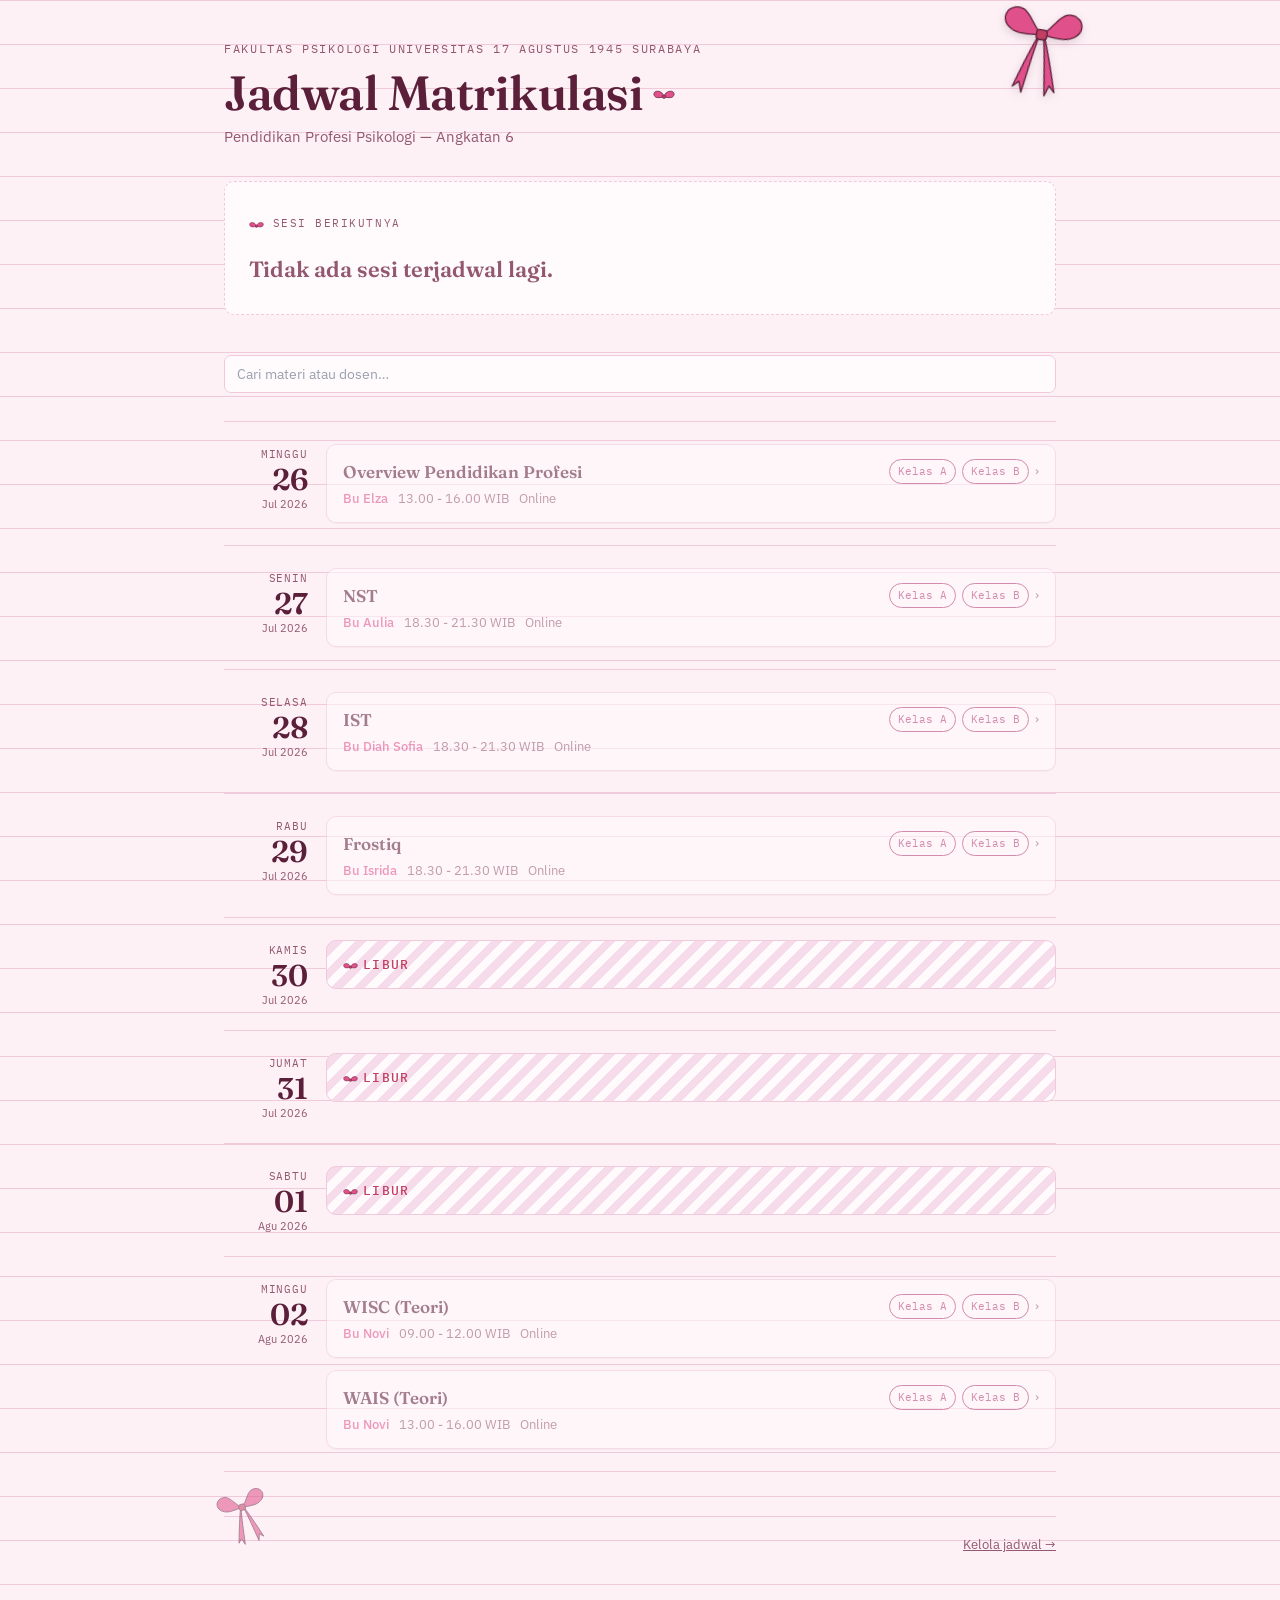
==== index.html @ af69f2c4 "Update index.html" ====
<!DOCTYPE html>
<html lang="id">
<head>
<meta charset="UTF-8">
<meta name="viewport" content="width=device-width, initial-scale=1.0">
<title>Jadwal Matrikulasi — Profesi Psikologi</title>
<link rel="stylesheet" href="style.css">
</head>
<body>

<div class="wrap">

  <svg class="bow-ornament" viewBox="0 0 140 170" aria-hidden="true">
    <path d="M70,55 C58,50 46,20 32,16 C18,12 4,20 4,34 C4,48 20,58 36,58 C50,58 62,57 70,55 Z" fill="var(--ochre)" stroke="var(--ink)" stroke-width="2.2" stroke-linejoin="round"/>
    <path d="M70,55 C82,50 94,20 108,16 C122,12 136,20 136,34 C136,48 120,58 104,58 C90,58 78,57 70,55 Z" fill="var(--ochre)" stroke="var(--ink)" stroke-width="2.2" stroke-linejoin="round"/>
    <path d="M64,60 C56,80 46,110 34,150 L44,140 L50,158 C56,120 60,86 66,60 Z" fill="var(--ochre)" stroke="var(--ink)" stroke-width="2.2" stroke-linejoin="round"/>
    <path d="M76,60 C84,80 94,110 106,150 L96,140 L90,158 C84,120 80,86 74,60 Z" fill="var(--ochre)" stroke="var(--ink)" stroke-width="2.2" stroke-linejoin="round"/>
    <rect x="61" y="47" width="18" height="17" rx="5" fill="var(--rose)" stroke="var(--ink)" stroke-width="2.2"/>
  </svg>

  <p class="eyebrow" id="eyebrow">Fakultas Psikologi · Untag Surabaya</p>
  <div class="title-row">
    <h1 class="title" id="title">Jadwal Matrikulasi</h1>
    <svg class="bow-icon" viewBox="0 0 40 28" aria-hidden="true">
      <path d="M20 14 C20 14 18 4 8 4 C2 4 0 9 3 13 C6 17 14 16 20 14 Z" fill="var(--ochre)" stroke="var(--ink)" stroke-width="1.3" stroke-linejoin="round"/>
      <path d="M20 14 C20 14 22 4 32 4 C38 4 40 9 37 13 C34 17 26 16 20 14 Z" fill="var(--ochre)" stroke="var(--ink)" stroke-width="1.3" stroke-linejoin="round"/>
      <circle cx="20" cy="14" r="3.2" fill="var(--rose)" stroke="var(--ink)" stroke-width="1.1"/>
    </svg>
  </div>
  <p class="subtitle" id="subtitle">Memuat data…</p>

  <div class="next-banner is-empty" id="nextBanner">
    <p class="nb-label">Sesi berikutnya</p>
    <p class="nb-materi">Memuat jadwal…</p>
  </div>

  <div class="filters">
    <input type="search" id="search" placeholder="Cari materi atau dosen…">
  </div>

  <div id="list"></div>

  <div class="footer" style="position: relative;">
    <svg class="bow-ornament-footer" viewBox="0 0 140 170" aria-hidden="true">
      <path d="M70,55 C58,50 46,20 32,16 C18,12 4,20 4,34 C4,48 20,58 36,58 C50,58 62,57 70,55 Z" fill="var(--ochre)" stroke="var(--ink)" stroke-width="2.2" stroke-linejoin="round"/>
      <path d="M70,55 C82,50 94,20 108,16 C122,12 136,20 136,34 C136,48 120,58 104,58 C90,58 78,57 70,55 Z" fill="var(--ochre)" stroke="var(--ink)" stroke-width="2.2" stroke-linejoin="round"/>
      <path d="M64,60 C56,80 46,110 34,150 L44,140 L50,158 C56,120 60,86 66,60 Z" fill="var(--ochre)" stroke="var(--ink)" stroke-width="2.2" stroke-linejoin="round"/>
      <path d="M76,60 C84,80 94,110 106,150 L96,140 L90,158 C84,120 80,86 74,60 Z" fill="var(--ochre)" stroke="var(--ink)" stroke-width="2.2" stroke-linejoin="round"/>
      <rect x="61" y="47" width="18" height="17" rx="5" fill="var(--rose)" stroke="var(--ink)" stroke-width="2.2"/>
    </svg>
    <span id="updated" style="margin-left: 46px;"></span>
    <a href="admin.html">Kelola jadwal →</a>
  </div>

</div>

<script src="script.js"></script>
</body>
</html>
---- style.css ----
/* ============================================================
   Jadwal Matrikulasi — Fakultas Psikologi Untag Surabaya
   Design: "Ledger" — a clinical case-register aesthetic.
   ============================================================ */

@import url('https://fonts.googleapis.com/css2?family=Fraunces:opsz,wght@9..144,400;9..144,500;9..144,600&family=IBM+Plex+Sans:wght@400;500;600&family=IBM+Plex+Mono:wght@400;500&display=swap');

:root {
  --ink: #5b1f3a;        /* headings, primary text — deep berry */
  --ink-soft: #93586f;   /* secondary text */
  --paper: #fdf1f6;      /* page background — soft pink */
  --paper-card: #fffbfd; /* card background */
  --line: #f0c9db;       /* hairline borders */
  --ochre: #e0508a;      /* accent — dosen / highlight / primary pink */
  --sage: #b23b73;       /* accent — online / kelas */
  --rose: #c23f63;       /* accent — libur */
  --shadow: 0 1px 0 rgba(91, 31, 58, 0.06);

  --font-display: 'Fraunces', Georgia, serif;
  --font-body: 'IBM Plex Sans', system-ui, sans-serif;
  --font-mono: 'IBM Plex Mono', 'Courier New', monospace;

  --radius: 10px;
}

* { box-sizing: border-box; }

html { scroll-behavior: smooth; }

body {
  margin: 0;
  background: var(--paper);
  background-image:
    linear-gradient(var(--line) 1px, transparent 1px);
  background-size: 100% 44px;
  background-attachment: local;
  color: var(--ink);
  font-family: var(--font-body);
  line-height: 1.5;
  -webkit-font-smoothing: antialiased;
}

.wrap {
  max-width: 880px;
  margin: 0 auto;
  padding: 40px 24px 100px;
  position: relative;
}

/* ---------- Bow ornaments (coquette accents) ---------- */

.title-row {
  display: flex;
  align-items: center;
  gap: 10px;
  flex-wrap: wrap;
}
.title-row .title { margin-bottom: 8px; }

.bow-icon {
  width: 22px;
  height: auto;
  flex-shrink: 0;
  display: inline-block;
  vertical-align: middle;
  transform: translateY(-1px);
}

.bow-ornament {
  position: absolute;
  top: 2px;
  right: 0;
  width: 82px;
  height: auto;
  transform: rotate(9deg);
  pointer-events: none;
  z-index: 0;
  filter: drop-shadow(0 3px 4px rgba(91, 31, 58, 0.18));
}

.bow-ornament-footer {
  position: absolute;
  bottom: 6px;
  left: -4px;
  width: 50px;
  height: auto;
  transform: rotate(-16deg);
  opacity: 0.55;
  pointer-events: none;
}

@media (max-width: 560px) {
  .bow-ornament { width: 56px; top: -4px; }
}

/* ---------- Header ---------- */

.eyebrow {
  font-family: var(--font-mono);
  font-size: 12px;
  letter-spacing: 0.14em;
  text-transform: uppercase;
  color: var(--ink-soft);
  margin: 0 0 10px;
}

h1.title {
  font-family: var(--font-display);
  font-weight: 600;
  font-size: clamp(32px, 6vw, 48px);
  line-height: 1.05;
  margin: 0 0 8px;
  letter-spacing: -0.01em;
}

.subtitle {
  color: var(--ink-soft);
  font-size: 15px;
  margin: 0 0 32px;
}

/* ---------- Next-session banner (signature element) ---------- */

.next-banner {
  position: relative;
  background: var(--ink);
  color: var(--paper-card);
  border-radius: var(--radius);
  padding: 22px 24px;
  margin-bottom: 40px;
  overflow: hidden;
}

.next-banner::before {
  content: "";
  position: absolute;
  left: 0; top: 0; bottom: 0;
  width: 6px;
  background: var(--ochre);
}

.next-banner .nb-label {
  font-family: var(--font-mono);
  font-size: 11px;
  letter-spacing: 0.14em;
  text-transform: uppercase;
  color: #f4c7dc;
  margin-bottom: 6px;
}

.next-banner .nb-materi {
  font-family: var(--font-display);
  font-size: 22px;
  font-weight: 600;
  margin-bottom: 6px;
}

.next-banner .nb-meta {
  font-size: 13.5px;
  color: #f6d5e5;
  display: flex;
  flex-wrap: wrap;
  gap: 4px 14px;
  margin-bottom: 14px;
}

.next-banner .nb-meta b { color: #fff; font-weight: 500; }

.next-banner .nb-actions {
  display: flex;
  gap: 10px;
  flex-wrap: wrap;
}

.btn {
  display: inline-flex;
  align-items: center;
  gap: 6px;
  font-family: var(--font-body);
  font-size: 13.5px;
  font-weight: 500;
  padding: 9px 16px;
  border-radius: 7px;
  text-decoration: none;
  border: 1px solid transparent;
  cursor: pointer;
  transition: transform 0.12s ease, opacity 0.12s ease;
}
.btn:active { transform: scale(0.97); }

.btn-primary {
  background: var(--ochre);
  color: #ffffff;
}
.btn-primary:hover { opacity: 0.9; }

.btn-ghost {
  background: transparent;
  border-color: rgba(255,255,255,0.28);
  color: #fff;
}
.btn-ghost:hover { background: rgba(255,255,255,0.08); }

.next-banner.is-empty {
  background: var(--paper-card);
  color: var(--ink-soft);
  border: 1px dashed var(--line);
}
.next-banner.is-empty::before { display: none; }
.next-banner.is-empty .nb-label { color: var(--ink-soft); }

/* ---------- Filters ---------- */

.filters {
  display: flex;
  align-items: center;
  gap: 10px;
  flex-wrap: wrap;
  margin-bottom: 28px;
}

.filters input[type="search"] {
  flex: 1;
  min-width: 160px;
  font-family: var(--font-body);
  font-size: 14px;
  padding: 9px 12px;
  border: 1px solid var(--line);
  border-radius: 7px;
  background: var(--paper-card);
  color: var(--ink);
}
.filters input[type="search"]::placeholder { color: #9aa0ae; }

.chip {
  font-family: var(--font-mono);
  font-size: 12px;
  letter-spacing: 0.04em;
  padding: 7px 13px;
  border-radius: 999px;
  border: 1px solid var(--line);
  background: var(--paper-card);
  color: var(--ink-soft);
  cursor: pointer;
  user-select: none;
}
.chip[aria-pressed="true"] {
  background: var(--ink);
  border-color: var(--ink);
  color: #fff;
}

/* ---------- Day ledger ---------- */

.day {
  display: grid;
  grid-template-columns: 84px 1fr;
  gap: 18px;
  border-top: 1px solid var(--line);
  padding: 22px 0;
}

.day:last-child { border-bottom: 1px solid var(--line); }

.day-tab {
  text-align: right;
  padding-top: 2px;
}

.day-tab .dow {
  font-family: var(--font-mono);
  font-size: 11px;
  letter-spacing: 0.08em;
  text-transform: uppercase;
  color: var(--ink-soft);
}

.day-tab .dom {
  font-family: var(--font-display);
  font-size: 30px;
  font-weight: 600;
  line-height: 1.1;
}

.day-tab .mon {
  font-size: 11px;
  color: var(--ink-soft);
}

.day-sessions {
  display: flex;
  flex-direction: column;
  gap: 12px;
}

.session {
  background: var(--paper-card);
  border: 1px solid var(--line);
  border-radius: var(--radius);
  padding: 14px 16px;
  box-shadow: var(--shadow);
}

.session.is-past { opacity: 0.55; }

.session-top {
  display: flex;
  justify-content: space-between;
  align-items: flex-start;
  gap: 12px;
  cursor: pointer;
}

.session-materi {
  font-family: var(--font-display);
  font-size: 17px;
  font-weight: 600;
  margin: 0 0 4px;
}

.session-meta {
  font-size: 13px;
  color: var(--ink-soft);
  display: flex;
  flex-wrap: wrap;
  gap: 3px 10px;
}

.session-meta .dosen { color: var(--ochre); font-weight: 500; }

.badges { display: flex; gap: 6px; flex-shrink: 0; }

.badge {
  font-family: var(--font-mono);
  font-size: 11px;
  padding: 3px 8px;
  border-radius: 999px;
  border: 1px solid var(--line);
  color: var(--ink-soft);
  white-space: nowrap;
}

.badge.kelas { color: var(--sage); border-color: var(--sage); }

.chevron {
  color: var(--ink-soft);
  font-size: 13px;
  transition: transform 0.15s ease;
  padding-top: 2px;
}
.session.is-open .chevron { transform: rotate(90deg); }

.session-detail {
  display: none;
  margin-top: 12px;
  padding-top: 12px;
  border-top: 1px dashed var(--line);
  font-size: 13.5px;
}
.session.is-open .session-detail { display: block; }

.zoom-row {
  display: flex;
  justify-content: space-between;
  align-items: center;
  padding: 3px 0;
  gap: 10px;
}
.zoom-row .k { color: var(--ink-soft); }
.zoom-row .v { font-family: var(--font-mono); text-align: right; }

.detail-actions { margin-top: 10px; display: flex; gap: 8px; flex-wrap: wrap; }

.op-tag {
  margin-top: 10px;
  font-size: 11.5px;
  color: var(--ink-soft);
  font-family: var(--font-mono);
}

/* Libur row */
.libur-row {
  background: repeating-linear-gradient(
    -45deg,
    var(--paper-card),
    var(--paper-card) 8px,
    #f6dcea 8px,
    #f6dcea 16px
  );
  border: 1px solid var(--line);
  border-radius: var(--radius);
  padding: 14px 16px;
  display: flex;
  align-items: center;
  justify-content: space-between;
}
.libur-row .label {
  font-family: var(--font-mono);
  letter-spacing: 0.1em;
  color: var(--rose);
  font-size: 12.5px;
  font-weight: 500;
  display: inline-flex;
  align-items: center;
  gap: 5px;
}

/* ---------- Footer ---------- */

.footer {
  margin-top: 44px;
  padding-top: 18px;
  border-top: 1px solid var(--line);
  font-size: 12.5px;
  color: var(--ink-soft);
  display: flex;
  justify-content: space-between;
  flex-wrap: wrap;
  gap: 8px;
}
.footer a { color: var(--ink-soft); }

.empty-state {
  text-align: center;
  padding: 60px 20px;
  color: var(--ink-soft);
  font-size: 14px;
}

@media (max-width: 520px) {
  .day { grid-template-columns: 56px 1fr; gap: 12px; }
  .day-tab .dom { font-size: 24px; }
  .session-top { flex-direction: column; }
  .badges { align-self: flex-start; }
}

@media (prefers-reduced-motion: reduce) {
  html { scroll-behavior: auto; }
  * { transition: none !important; }
}

:focus-visible {
  outline: 2px solid var(--ochre);
  outline-offset: 2px;
}
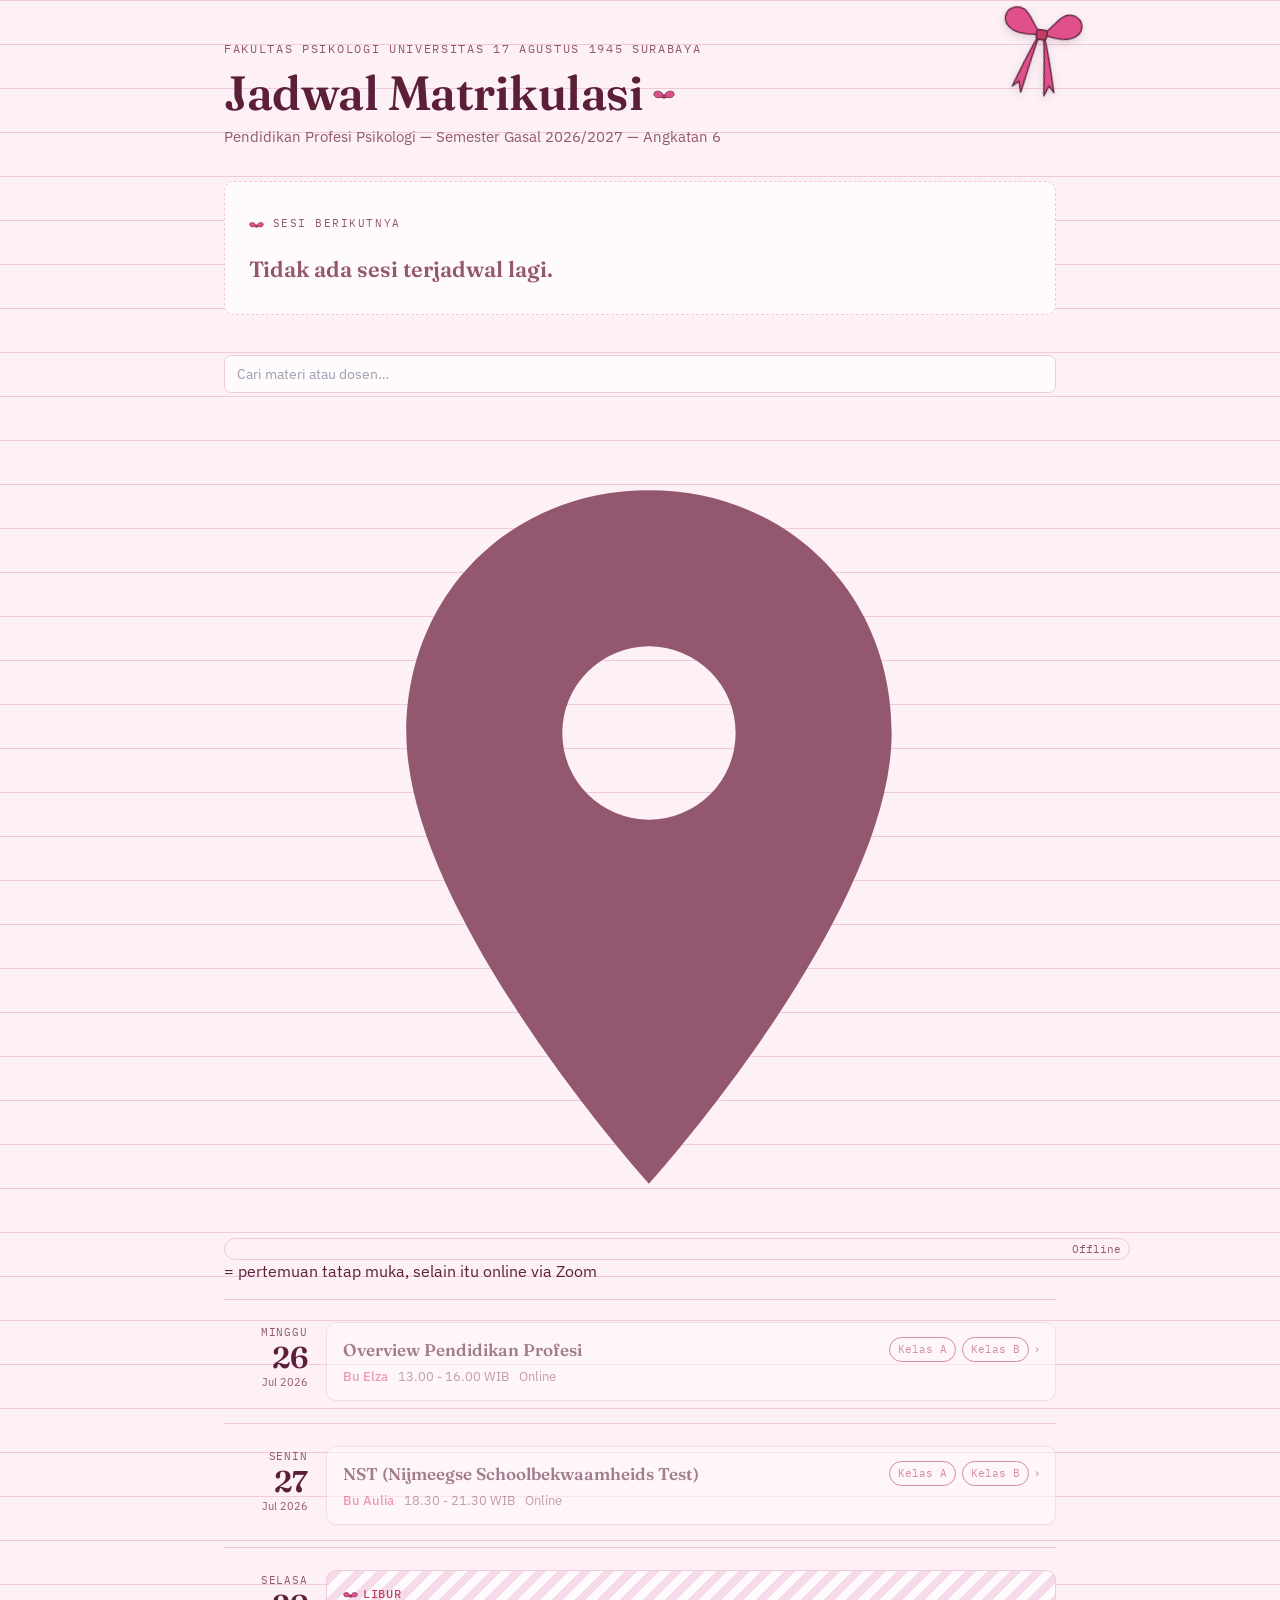
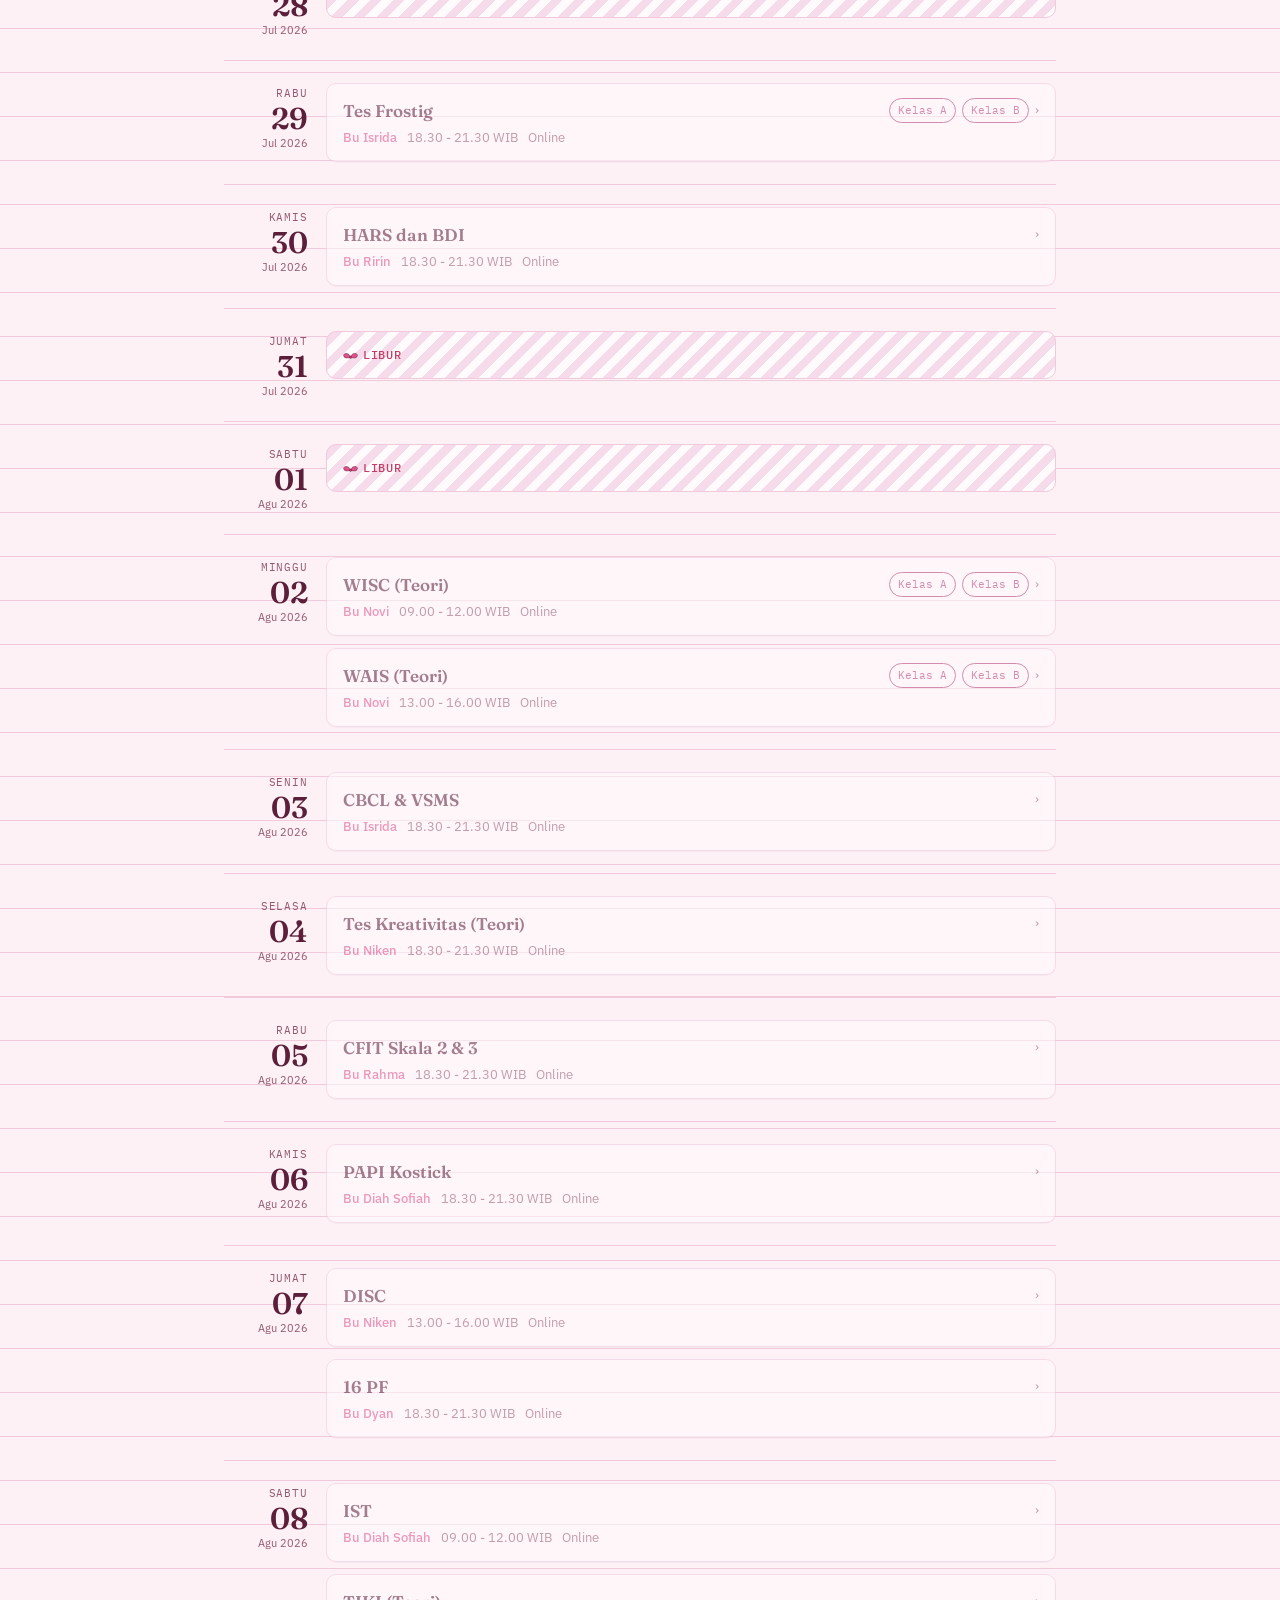
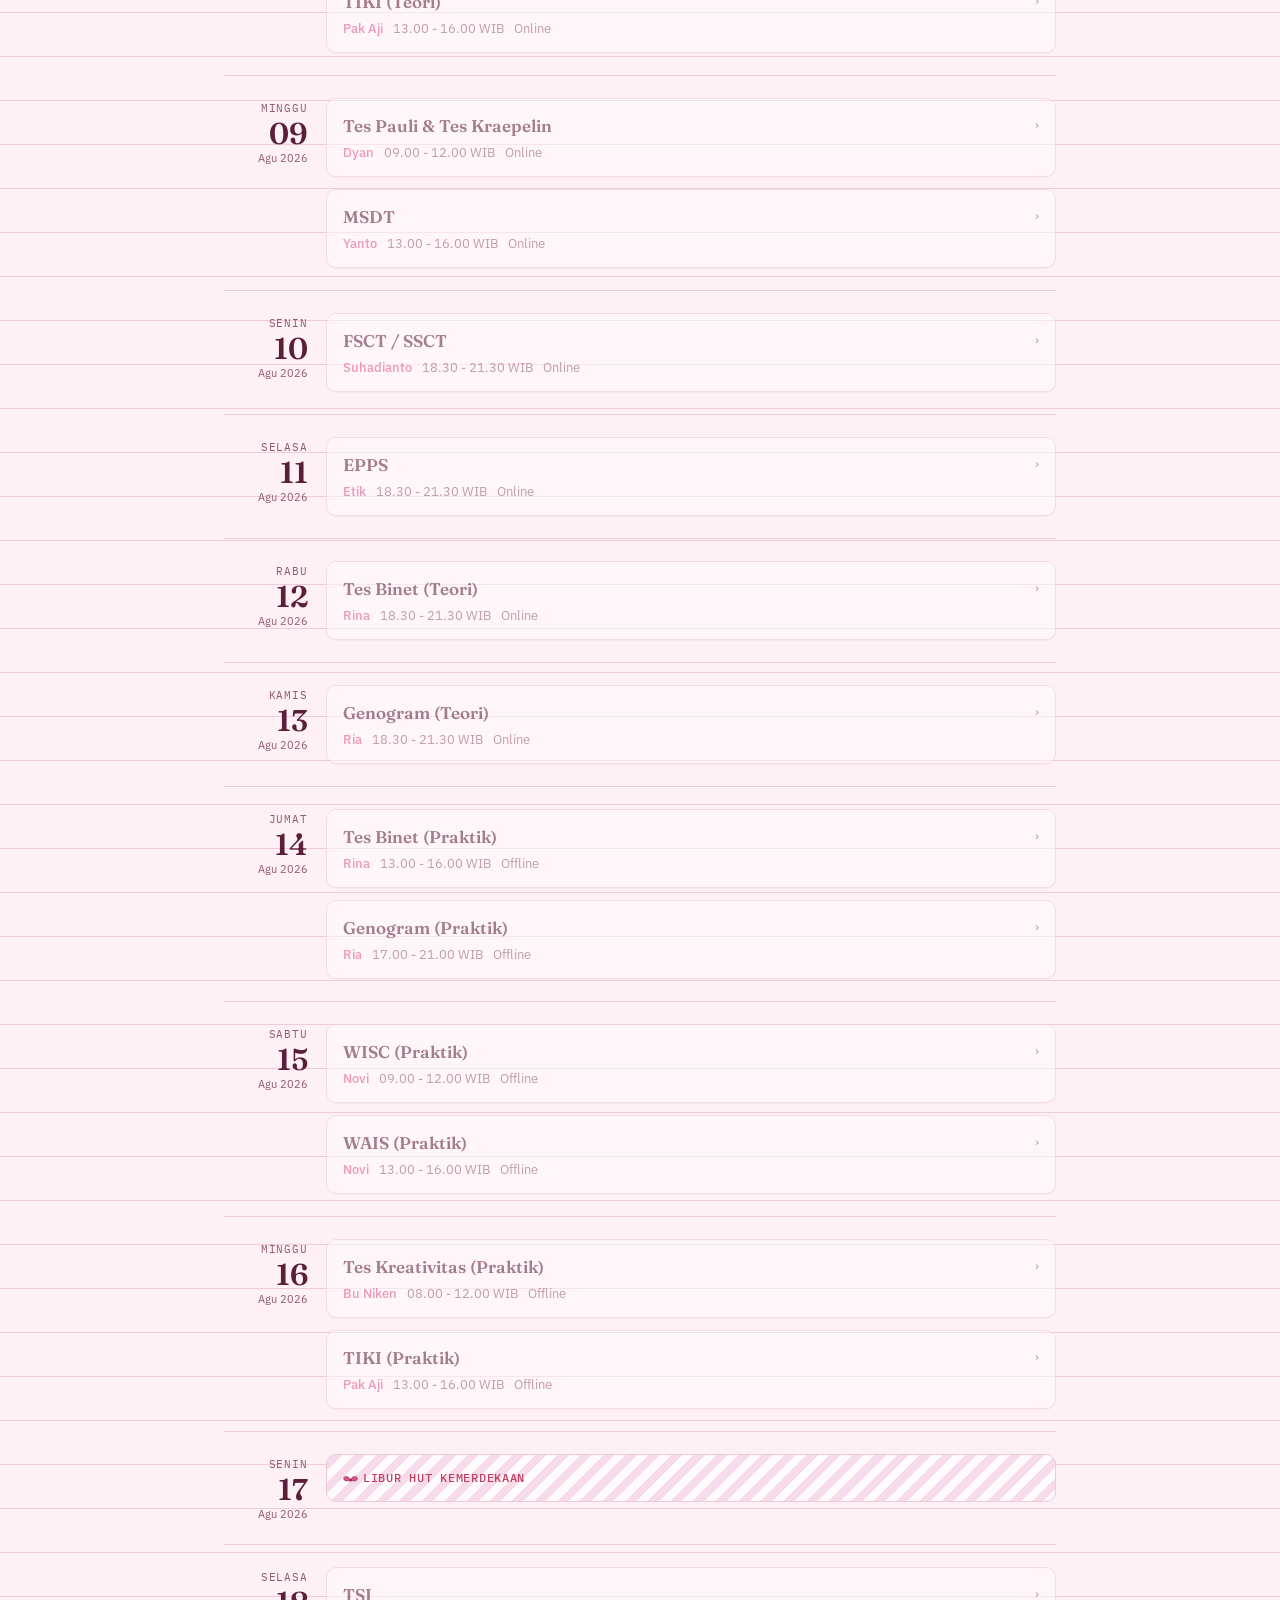
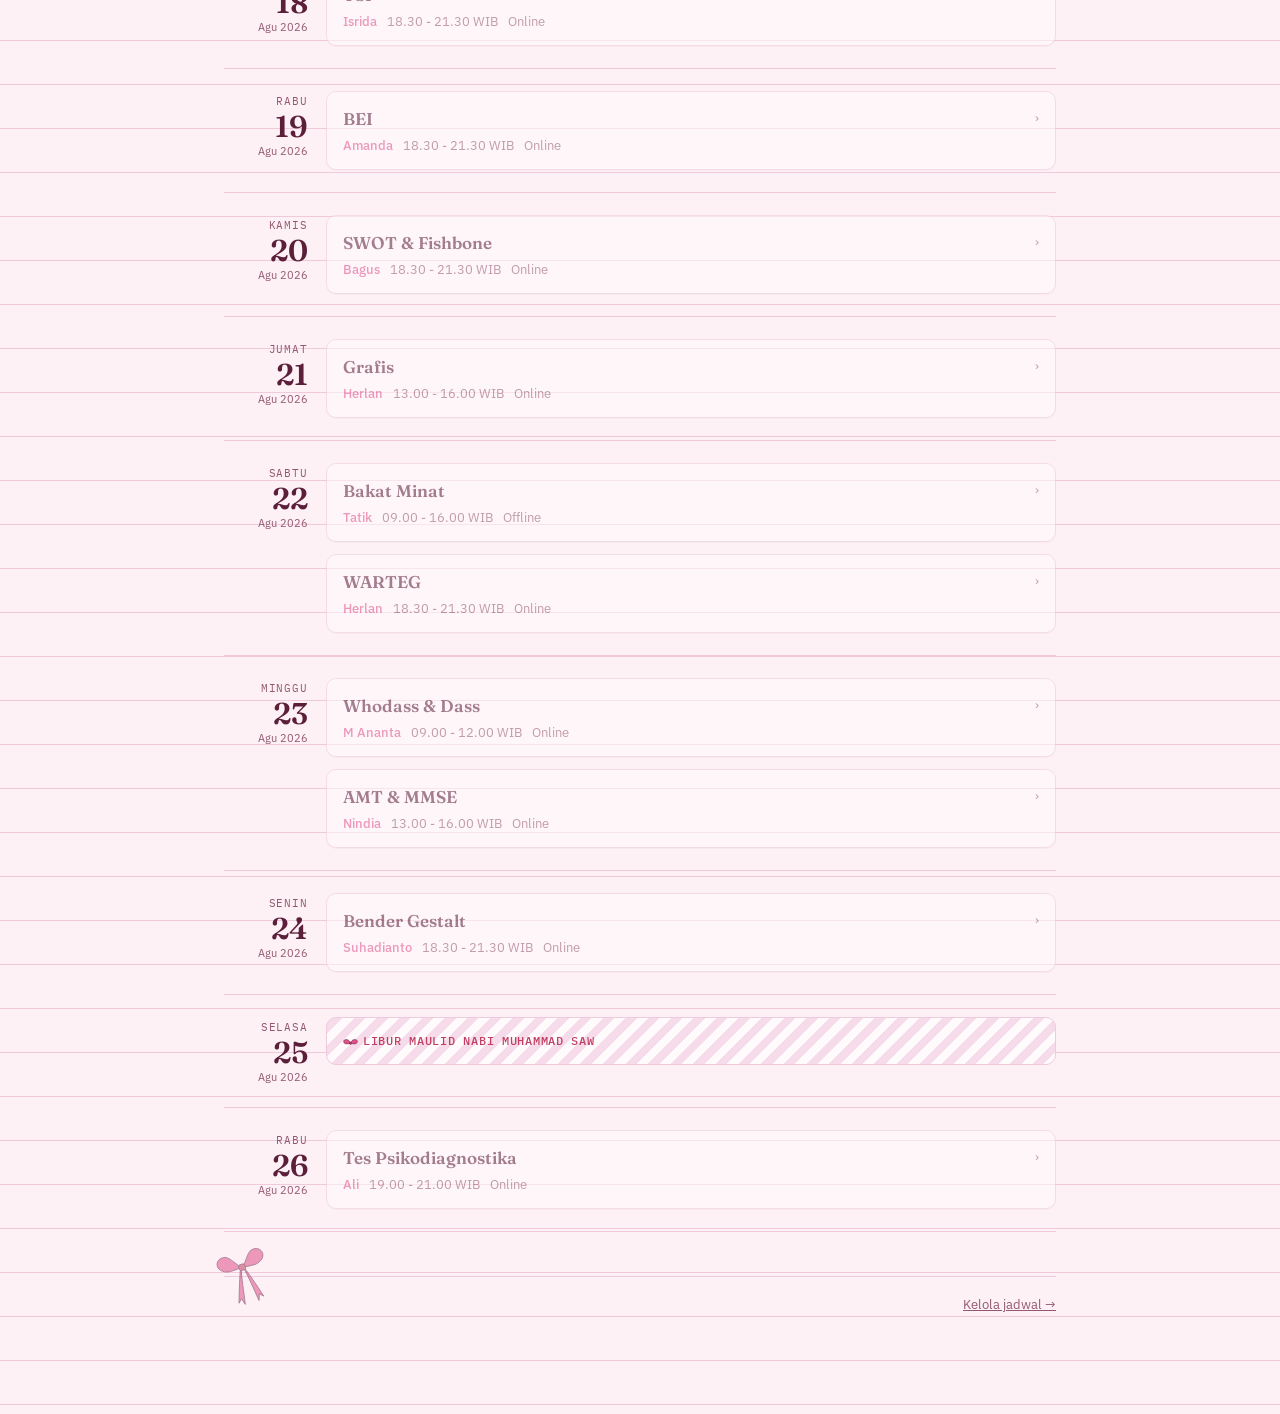
==== commit 5785d00c: "Update index.html" ====
--- a/index.html
+++ b/index.html
@@ -37,6 +37,7 @@
   <div class="filters">
     <input type="search" id="search" placeholder="Cari materi atau dosen…">
   </div>
+  <p class="legend-note"><span class="badge sifat-offline" style="pointer-events:none;"><svg viewBox="0 0 24 24" fill="currentColor" aria-hidden="true"><path d="M12 2c-4 0-7 3-7 7 0 5.25 7 13 7 13s7-7.75 7-13c0-4-3-7-7-7zm0 9.5A2.5 2.5 0 1 1 12 6.5a2.5 2.5 0 0 1 0 5z"/></svg> Offline</span> = pertemuan tatap muka, selain itu online via Zoom</p>
 
   <div id="list"></div>
 
--- a/style.css
+++ b/style.css
@@ -393,12 +393,14 @@
   display: flex;
   align-items: center;
   justify-content: space-between;
+  flex-wrap: wrap;
+  gap: 6px;
 }
 .libur-row .label {
   font-family: var(--font-mono);
-  letter-spacing: 0.1em;
+  letter-spacing: 0.06em;
   color: var(--rose);
-  font-size: 12.5px;
+  font-size: 12px;
   font-weight: 500;
   display: inline-flex;
   align-items: center;
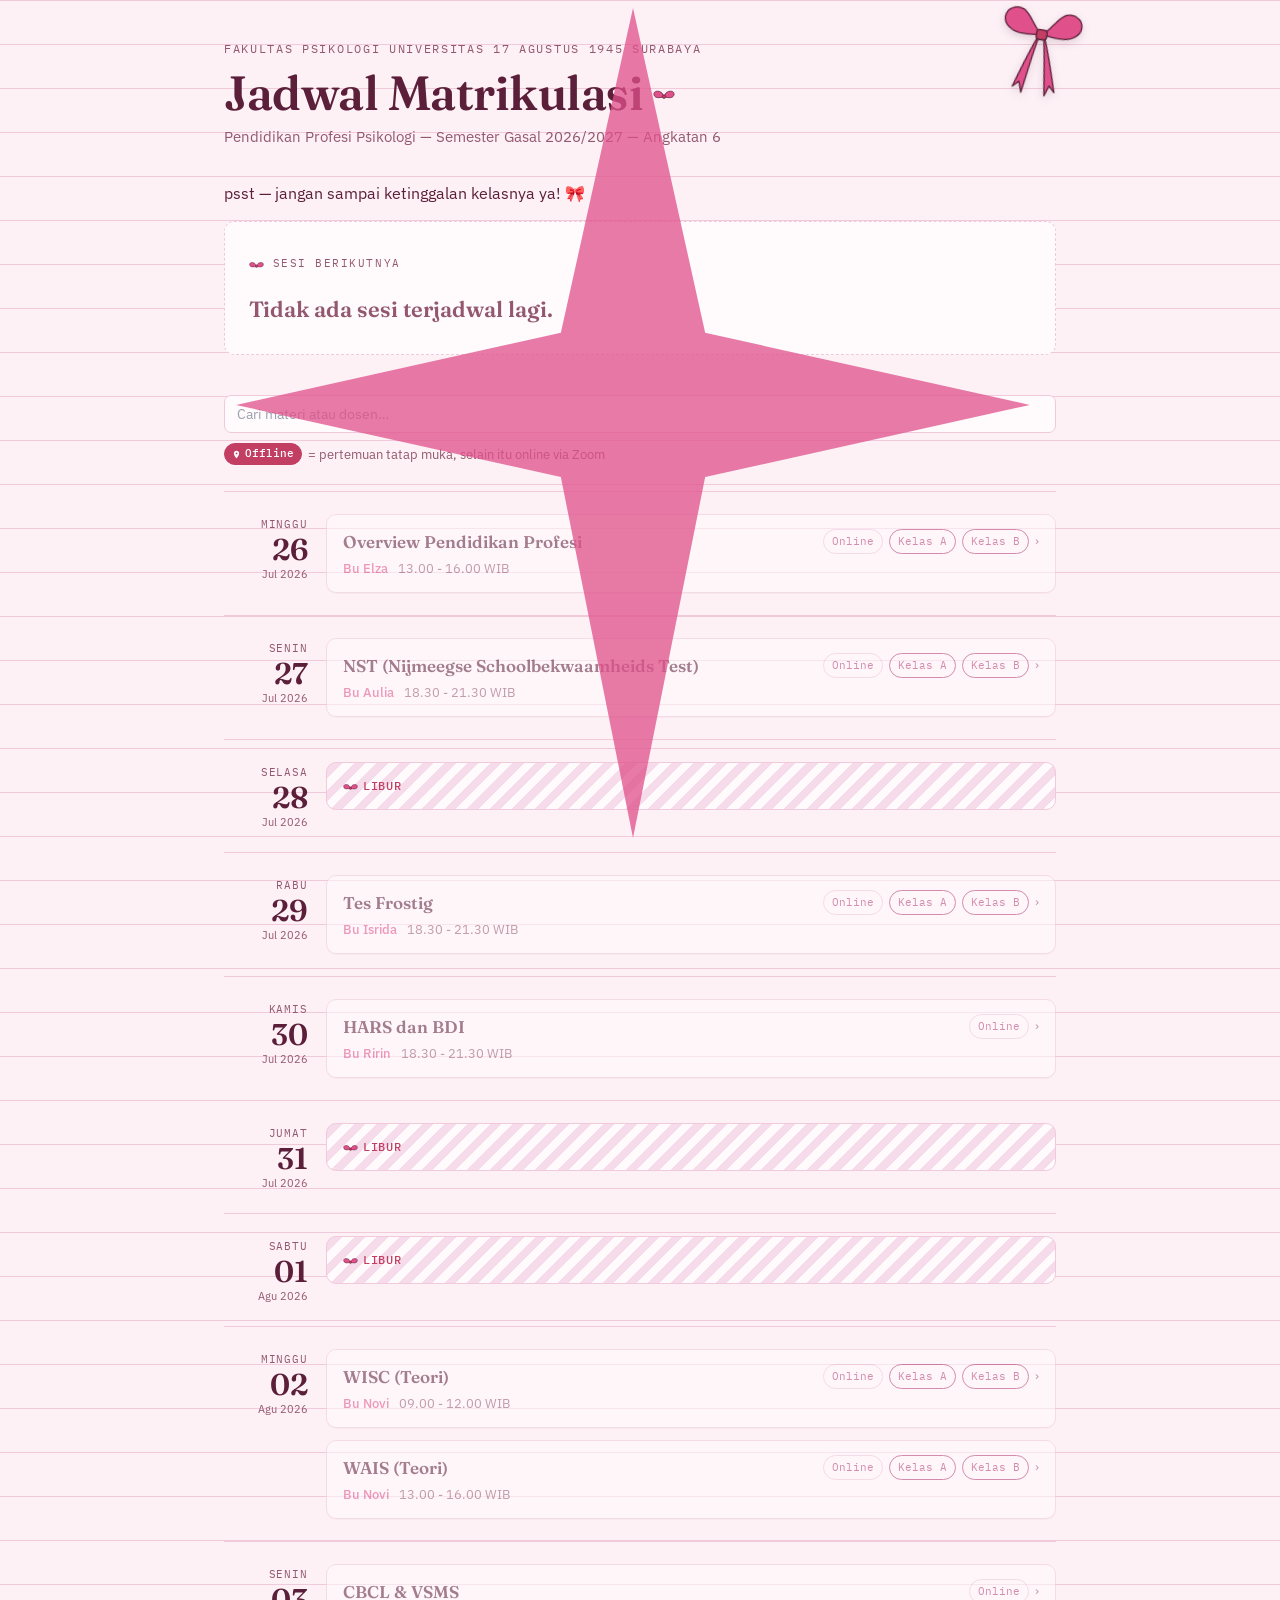
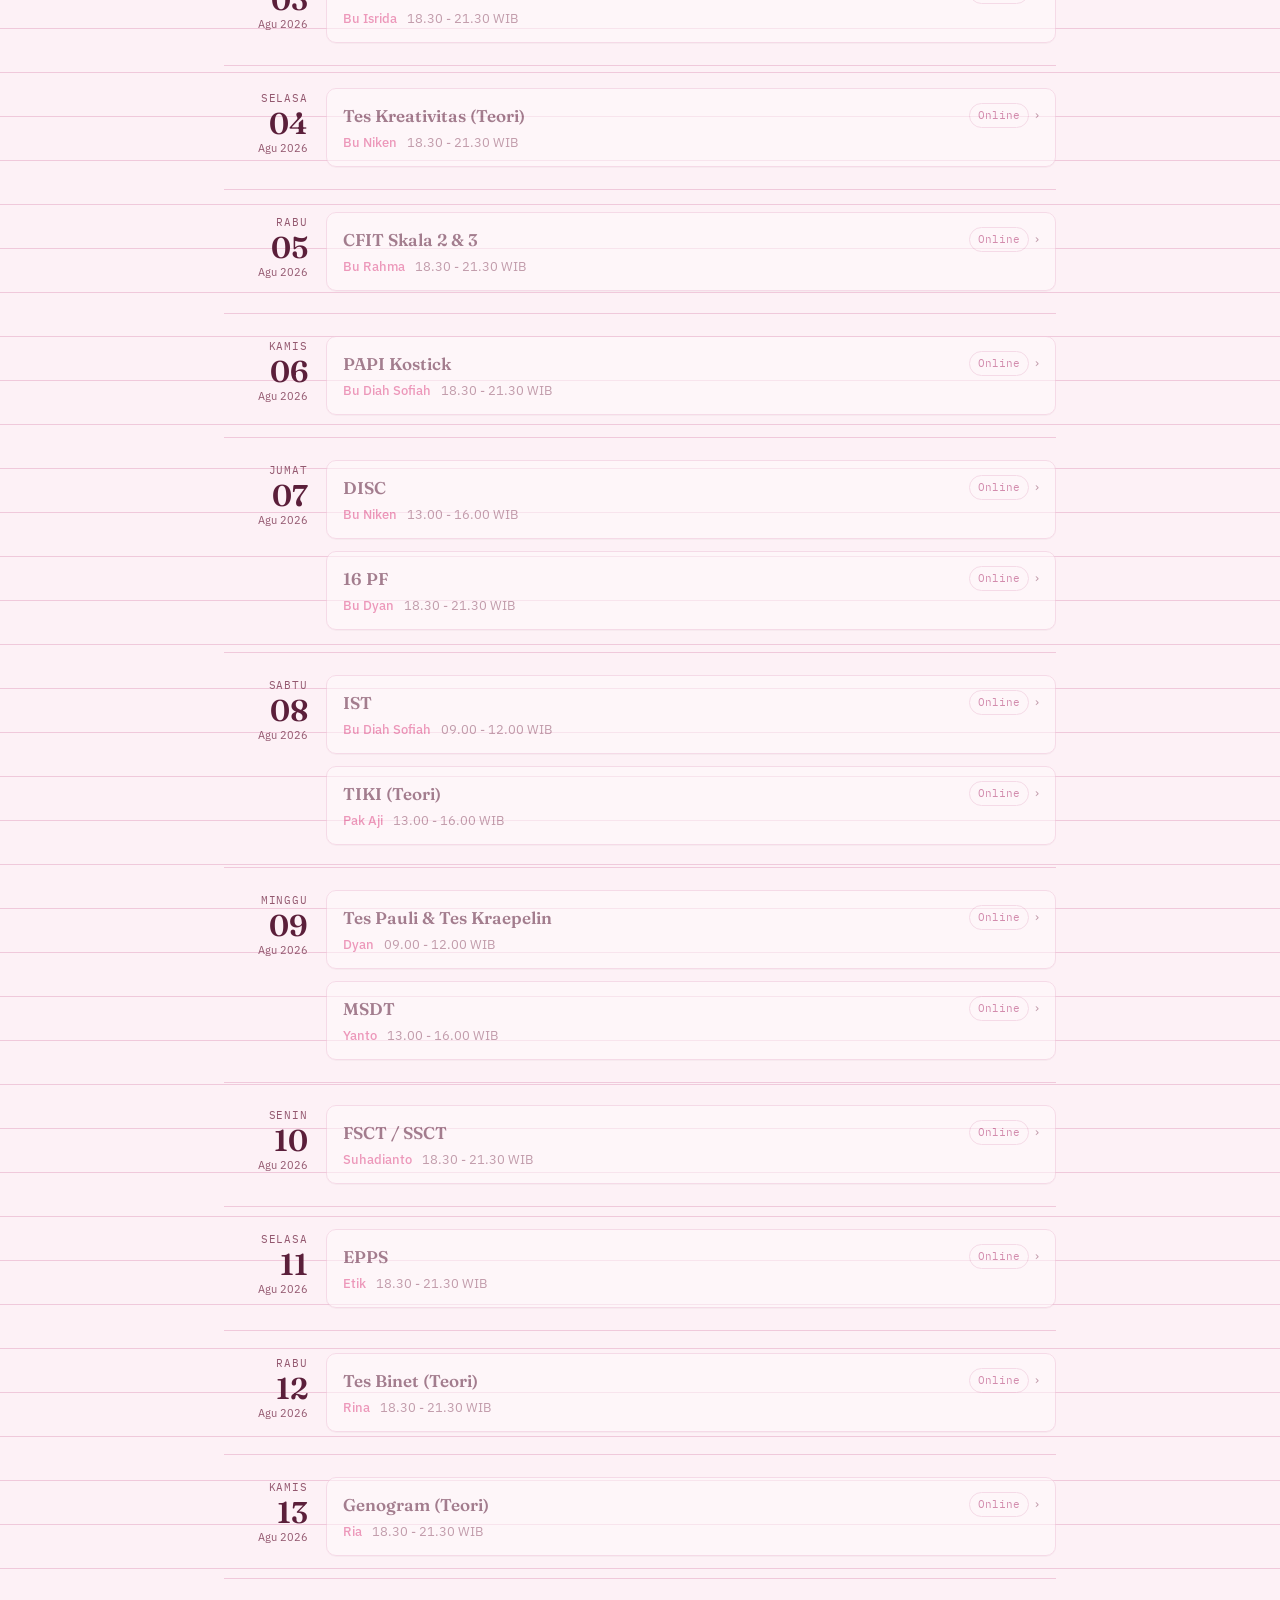
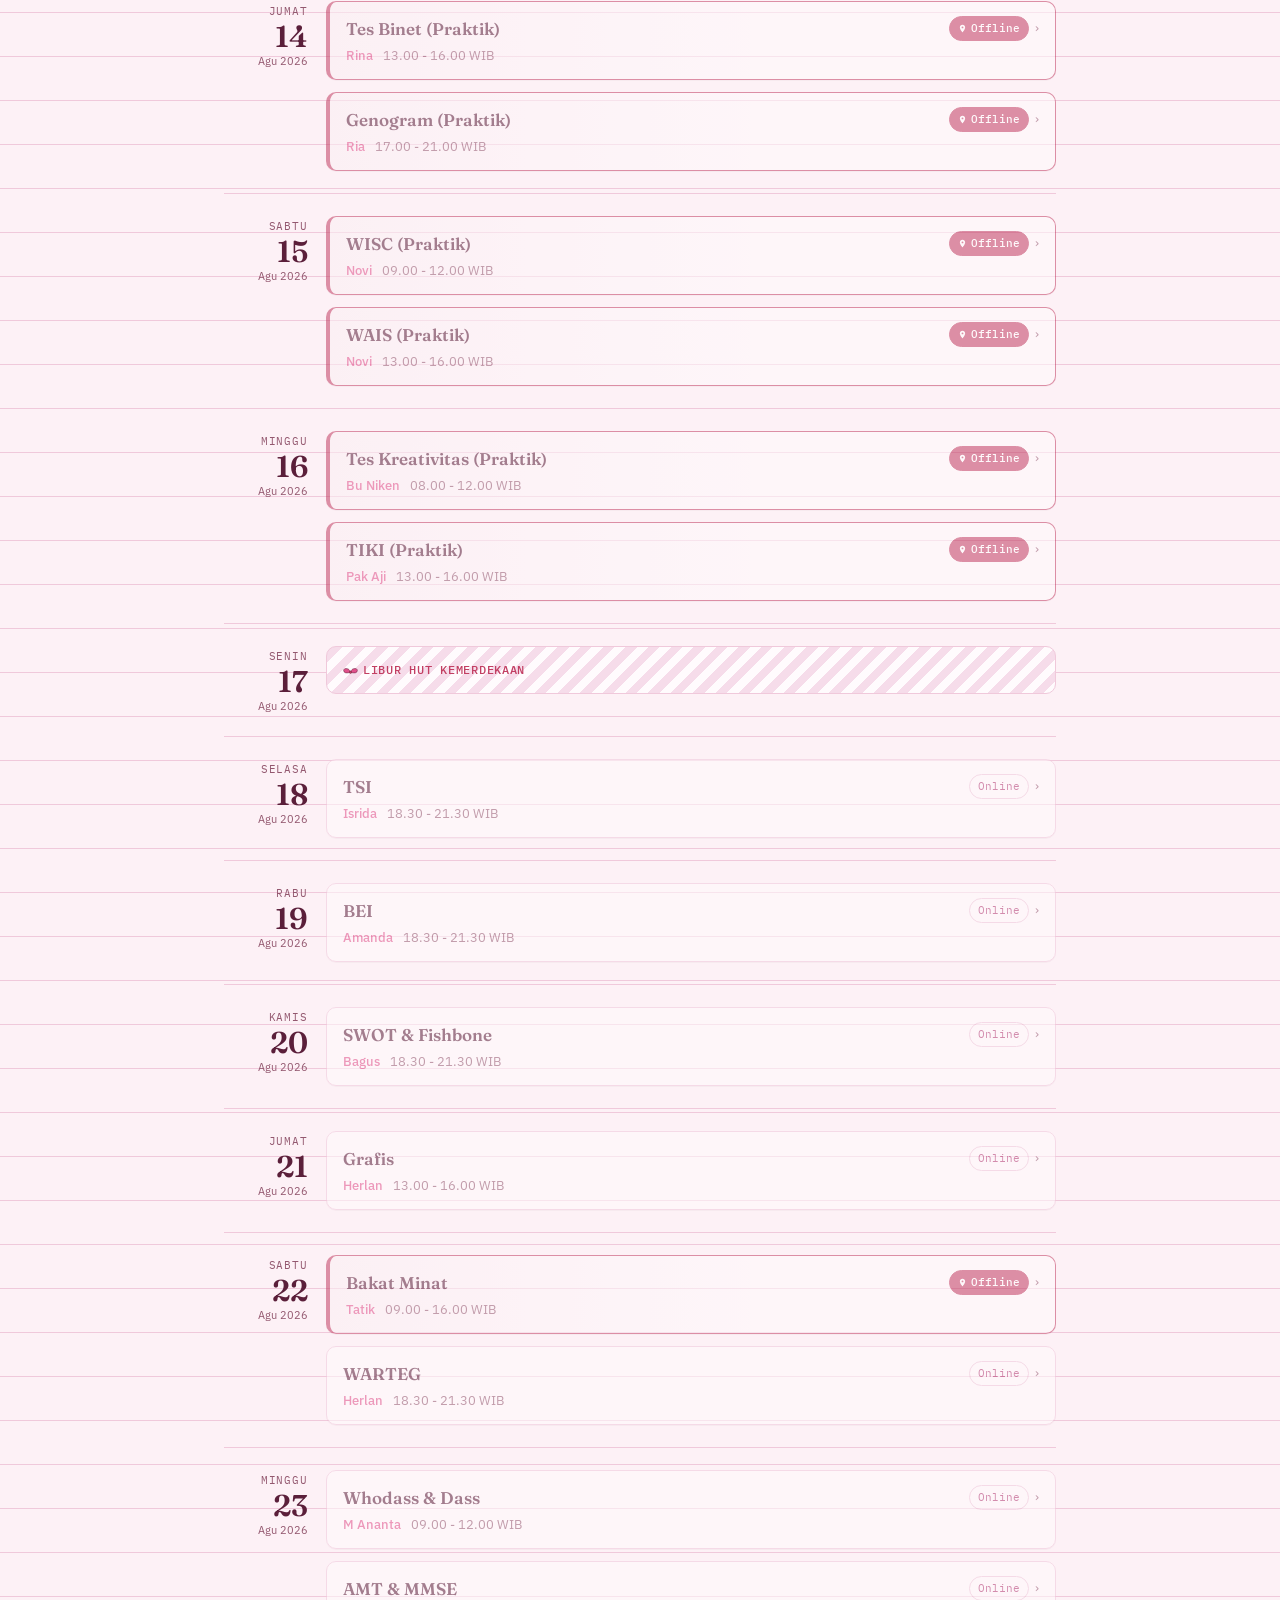
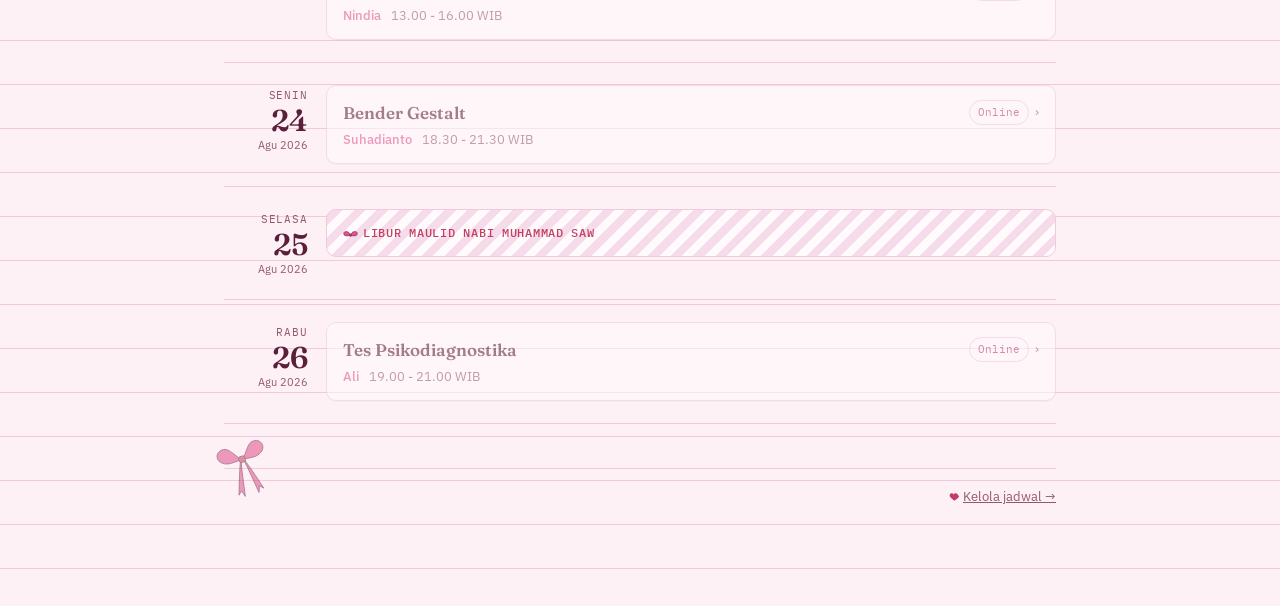
==== commit abea769c: "Update index.html" ====
--- a/index.html
+++ b/index.html
@@ -28,10 +28,14 @@
     </svg>
   </div>
   <p class="subtitle" id="subtitle">Memuat data…</p>
+  <p class="cute-tagline">psst — jangan sampai ketinggalan kelasnya ya! 🎀</p>
 
-  <div class="next-banner is-empty" id="nextBanner">
-    <p class="nb-label">Sesi berikutnya</p>
-    <p class="nb-materi">Memuat jadwal…</p>
+  <div class="next-banner-wrap">
+    <svg class="sparkle" style="position:absolute; top:8px; right:14px; opacity:0.75; z-index:1;" viewBox="0 0 24 24" fill="var(--ochre)" aria-hidden="true"><path d="M12 0 L14 9 L23 11 L14 13 L12 23 L10 13 L1 11 L10 9 Z"/></svg>
+    <div class="next-banner is-empty" id="nextBanner">
+      <p class="nb-label">Sesi berikutnya</p>
+      <p class="nb-materi">Memuat jadwal…</p>
+    </div>
   </div>
 
   <div class="filters">
@@ -50,7 +54,7 @@
       <rect x="61" y="47" width="18" height="17" rx="5" fill="var(--rose)" stroke="var(--ink)" stroke-width="2.2"/>
     </svg>
     <span id="updated" style="margin-left: 46px;"></span>
-    <a href="admin.html">Kelola jadwal →</a>
+    <a href="admin.html"><svg style="width:11px;height:11px;vertical-align:-1px;margin-right:3px;" viewBox="0 0 24 24" fill="var(--rose)" aria-hidden="true"><path d="M12 21s-7.5-4.6-10-9.1C.6 8.7 2 5 5.6 5c2 0 3.4 1.1 4.4 2.6C11 6.1 12.4 5 14.4 5 18 5 19.4 8.7 22 11.9 19.5 16.4 12 21 12 21z"/></svg>Kelola jadwal →</a>
   </div>
 
 </div>
--- a/style.css
+++ b/style.css
@@ -232,6 +232,16 @@
 }
 .filters input[type="search"]::placeholder { color: #9aa0ae; }
 
+.legend-note {
+  font-size: 12.5px;
+  color: var(--ink-soft);
+  display: flex;
+  align-items: center;
+  gap: 6px;
+  margin: -18px 0 26px;
+}
+.legend-note .badge { font-size: 10.5px; padding: 2px 7px; }
+
 .chip {
   font-family: var(--font-mono);
   font-size: 12px;
@@ -341,6 +351,29 @@
 }
 
 .badge.kelas { color: var(--sage); border-color: var(--sage); }
+
+.badge.sifat-online {
+  color: var(--sage);
+  border-color: var(--line);
+  background: transparent;
+}
+
+.badge.sifat-offline {
+  display: inline-flex;
+  align-items: center;
+  gap: 4px;
+  background: var(--rose);
+  border-color: var(--rose);
+  color: #fff;
+  font-weight: 500;
+}
+.badge.sifat-offline svg { width: 9px; height: 9px; flex-shrink: 0; }
+
+.session.is-offline {
+  border-color: var(--rose);
+  border-left: 4px solid var(--rose);
+  background: linear-gradient(90deg, rgba(194, 63, 99, 0.06), transparent 60%), var(--paper-card);
+}
 
 .chevron {
   color: var(--ink-soft);
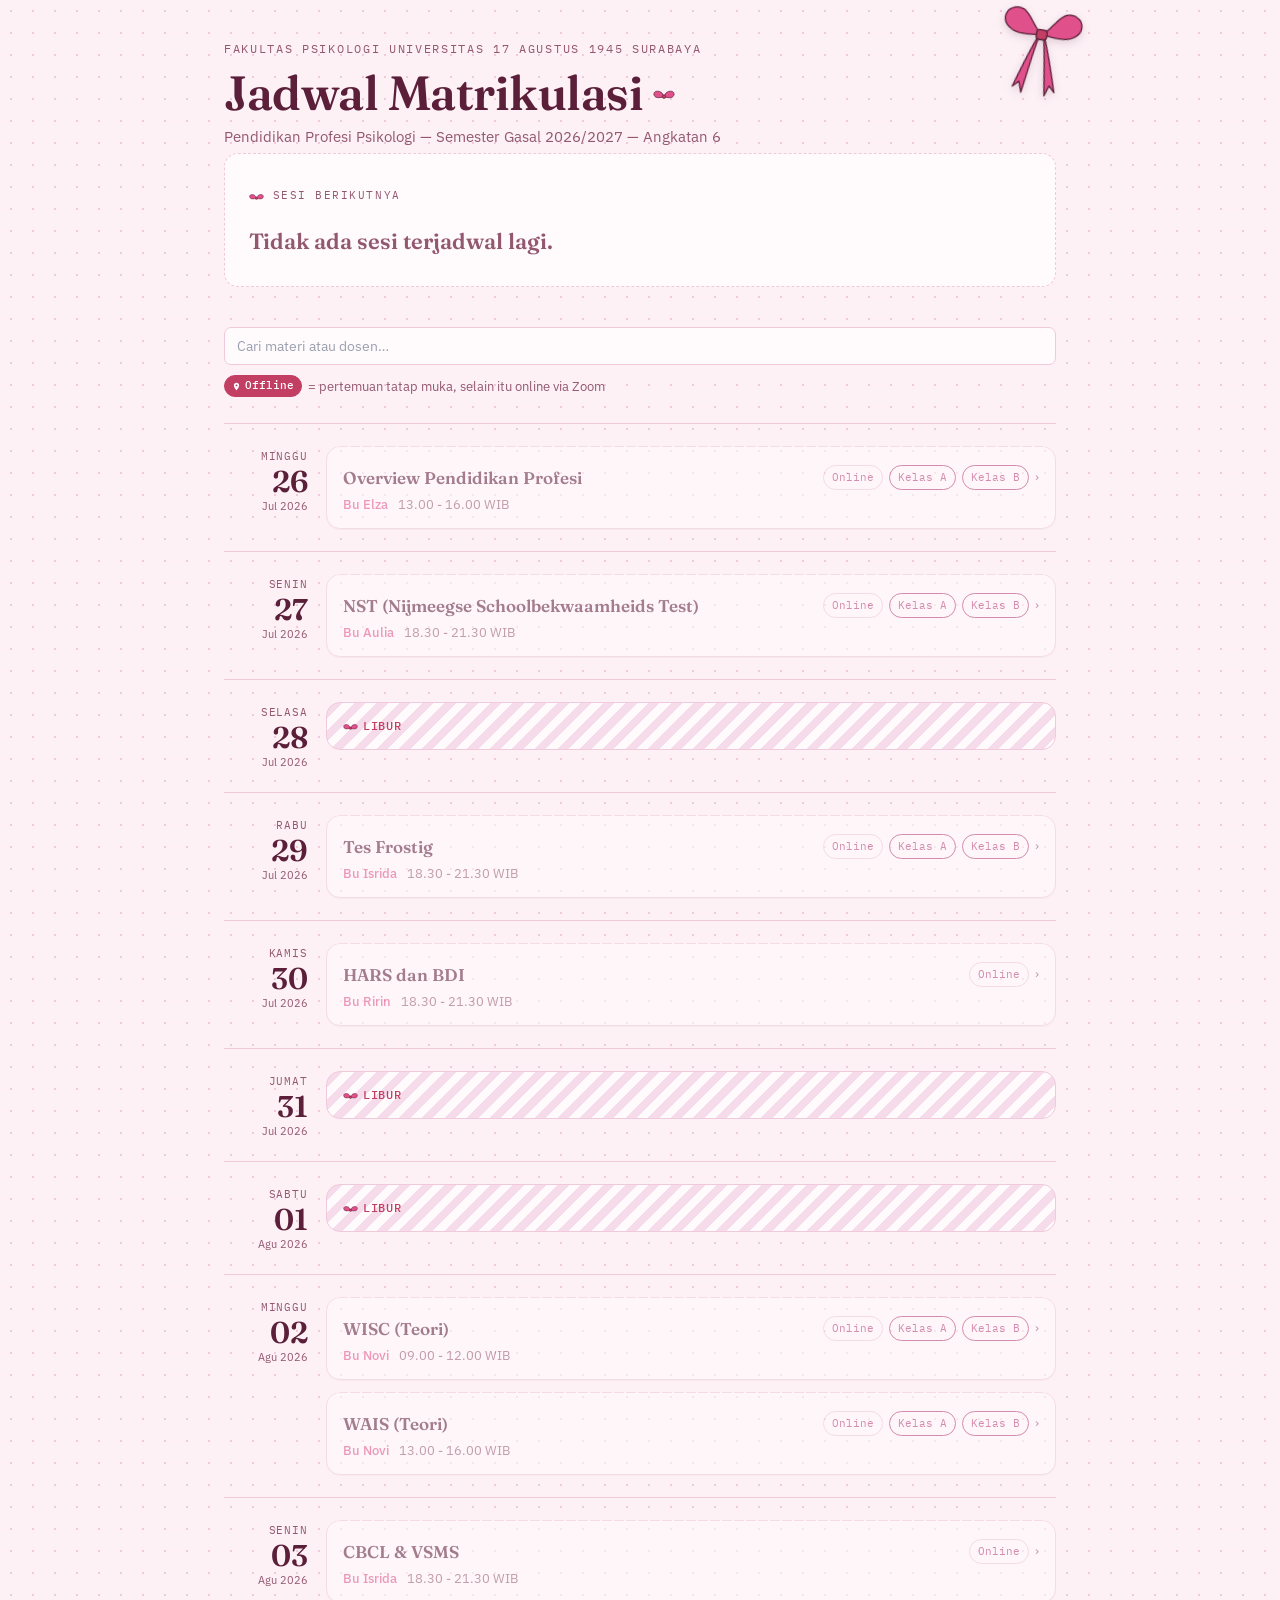
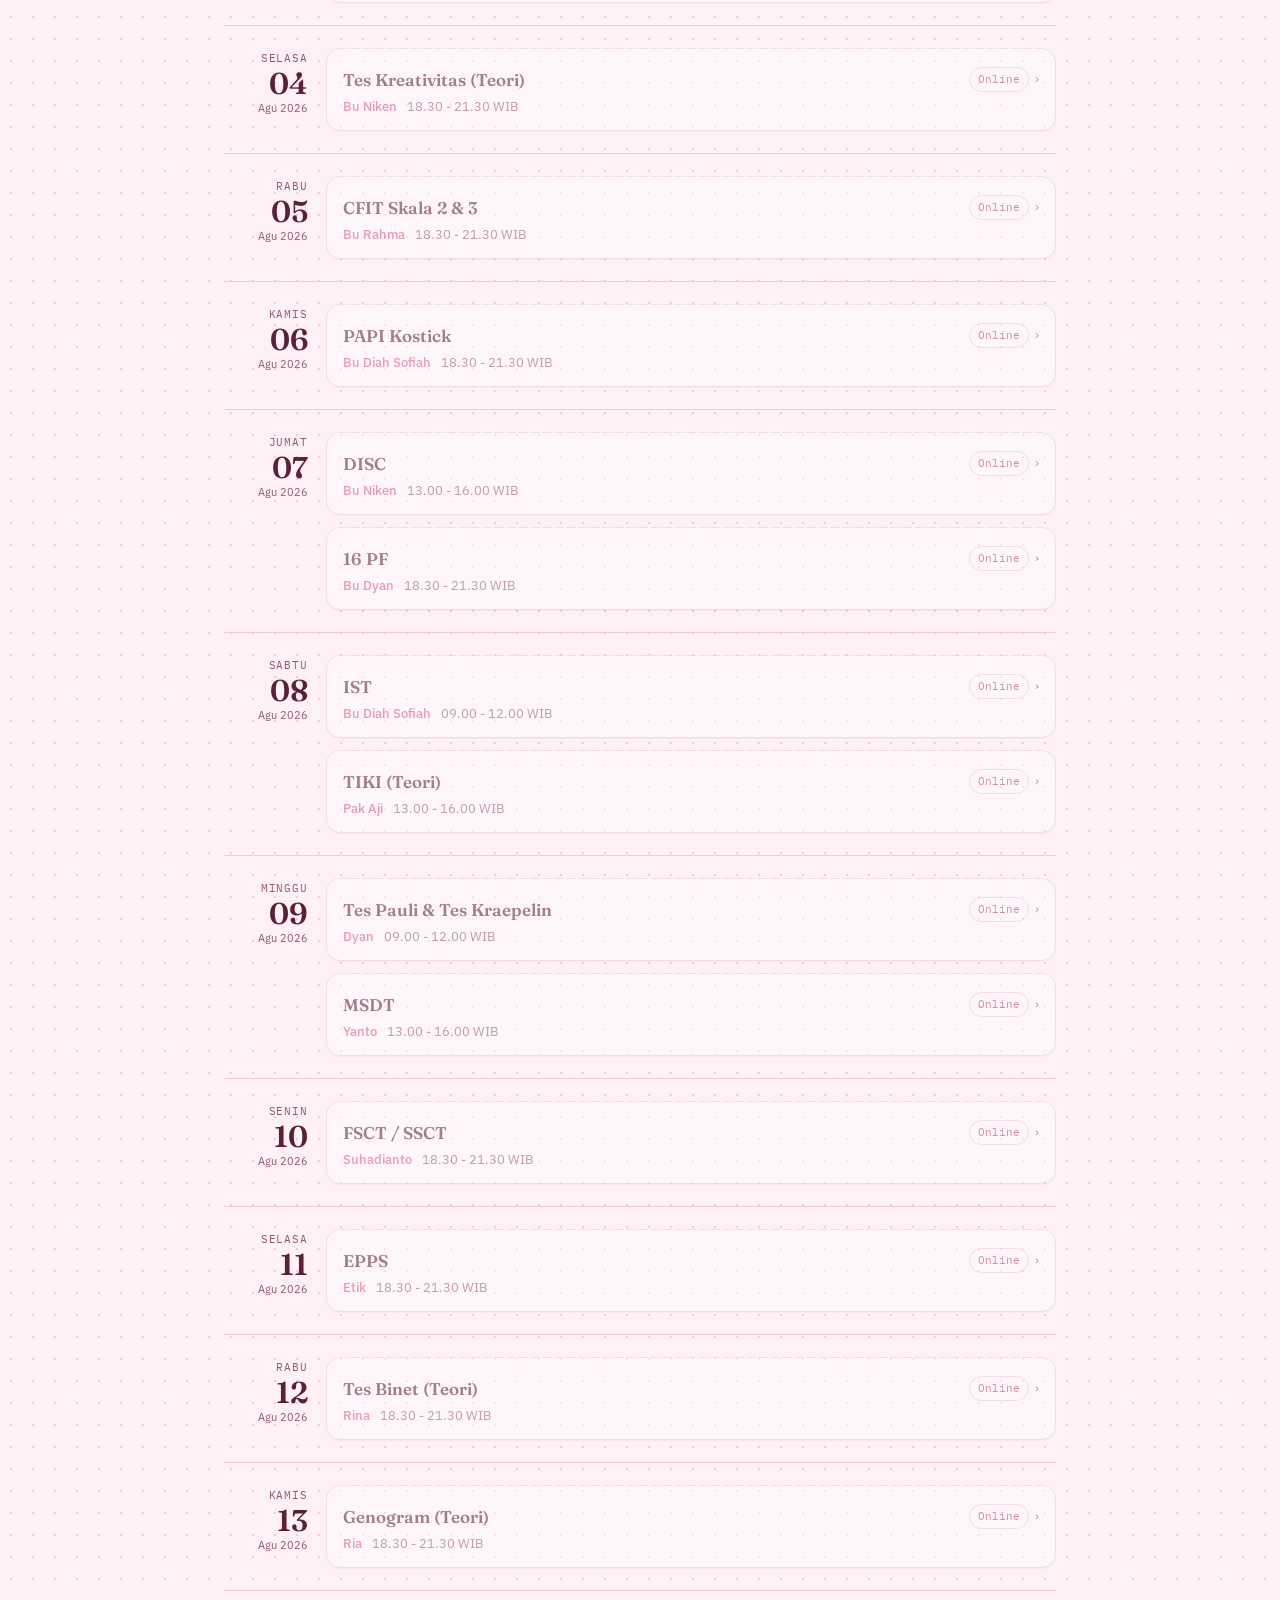
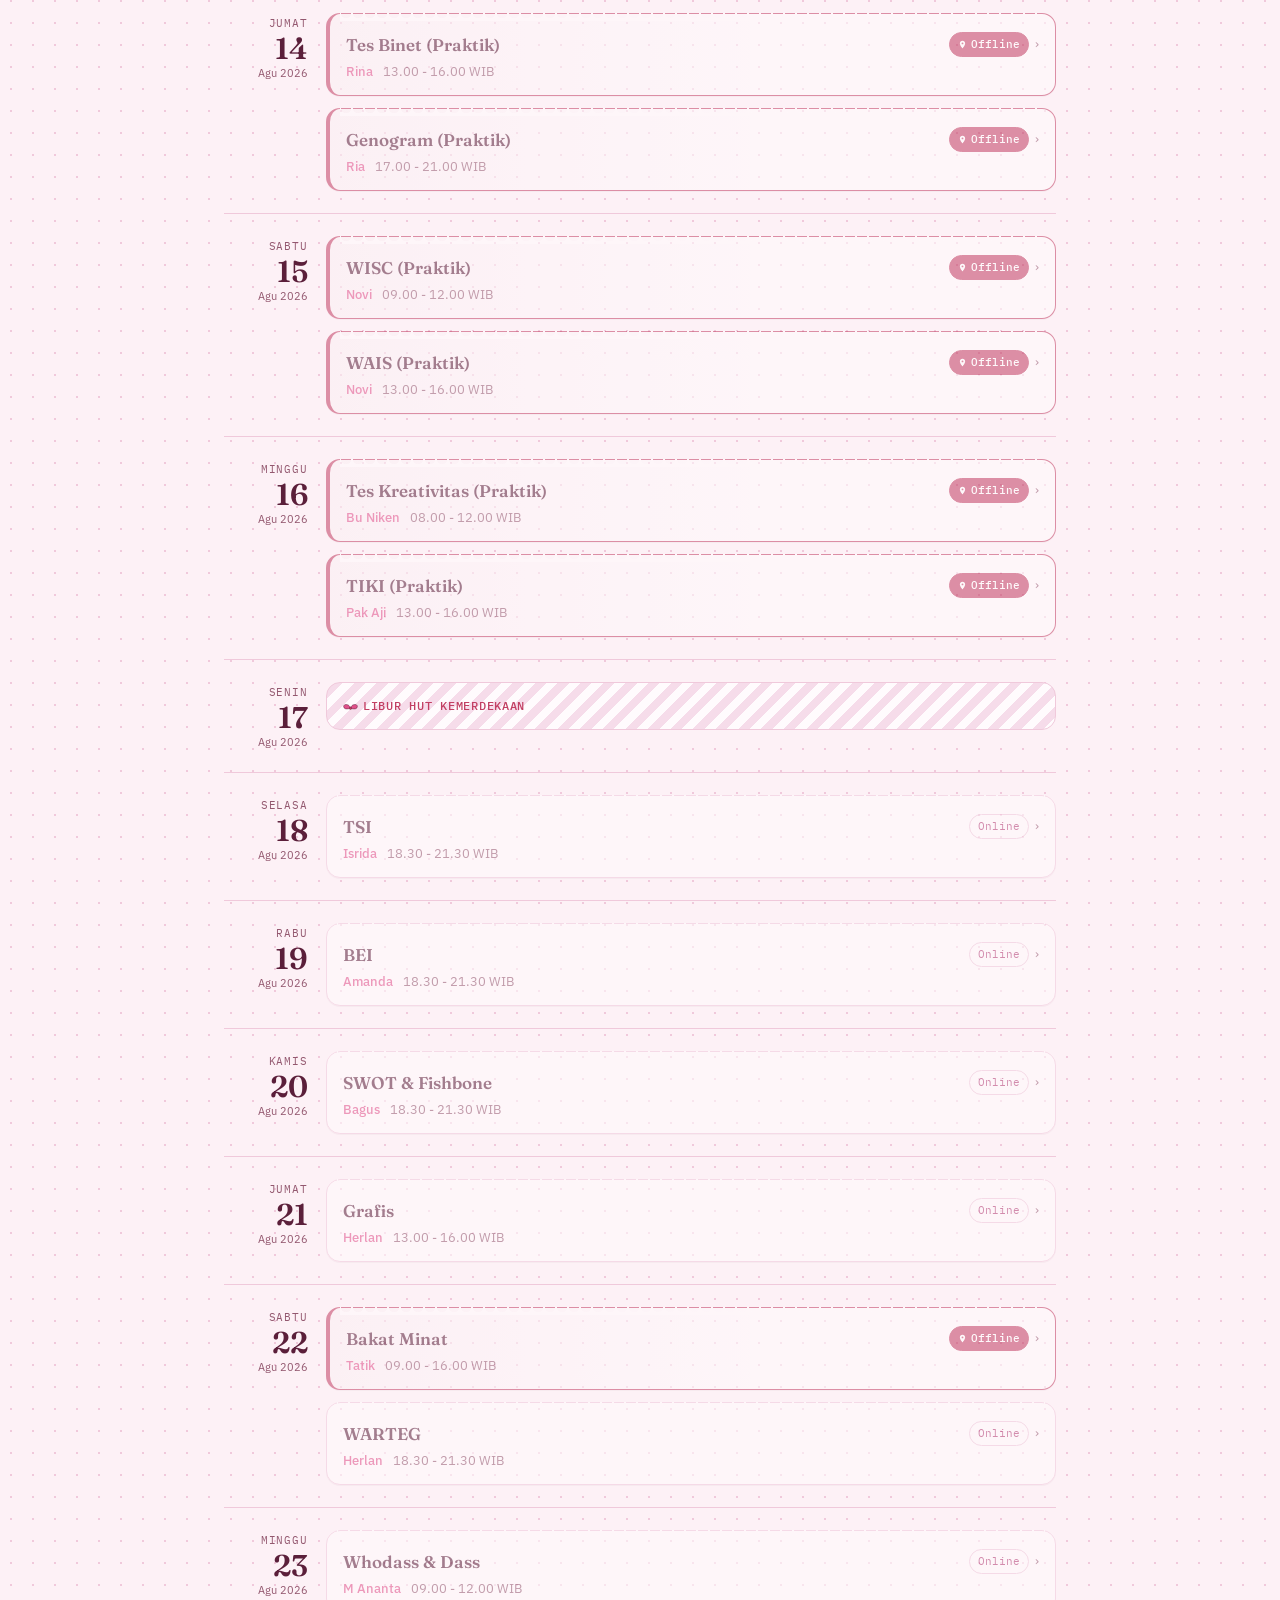
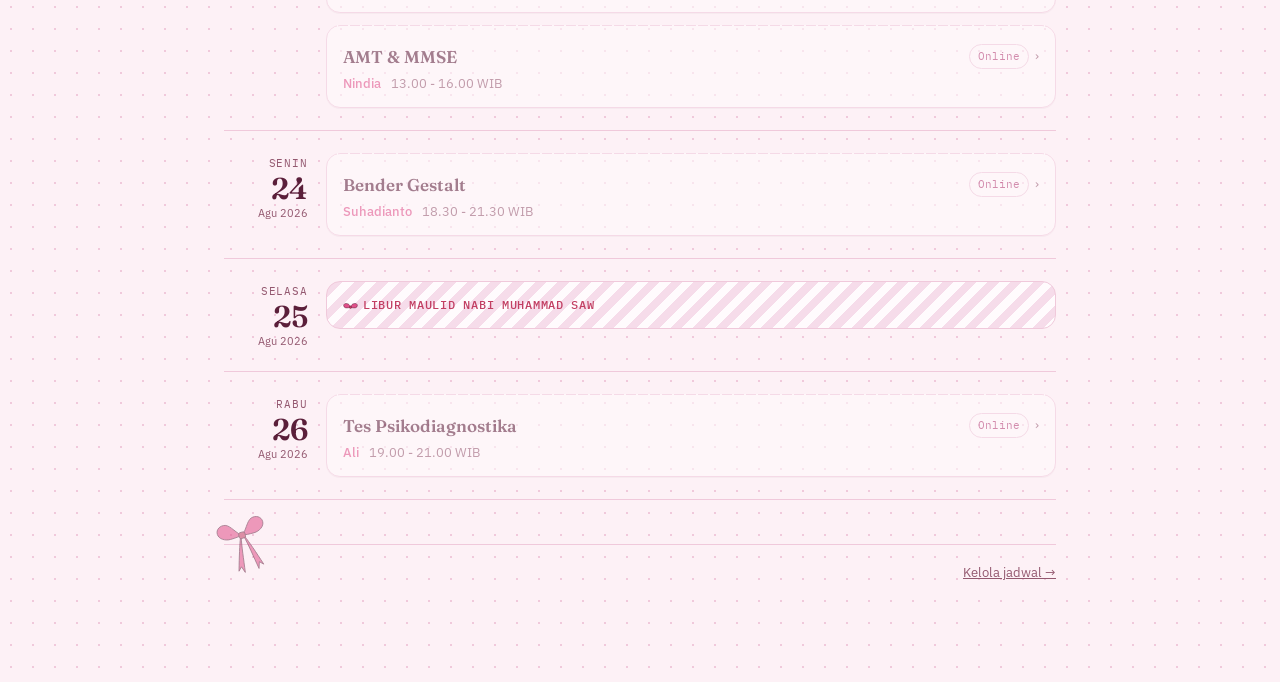
==== commit 7cf7f5b3: "Update index.html" ====
--- a/index.html
+++ b/index.html
@@ -28,14 +28,10 @@
     </svg>
   </div>
   <p class="subtitle" id="subtitle">Memuat data…</p>
-  <p class="cute-tagline">psst — jangan sampai ketinggalan kelasnya ya! 🎀</p>
 
-  <div class="next-banner-wrap">
-    <svg class="sparkle" style="position:absolute; top:8px; right:14px; opacity:0.75; z-index:1;" viewBox="0 0 24 24" fill="var(--ochre)" aria-hidden="true"><path d="M12 0 L14 9 L23 11 L14 13 L12 23 L10 13 L1 11 L10 9 Z"/></svg>
-    <div class="next-banner is-empty" id="nextBanner">
-      <p class="nb-label">Sesi berikutnya</p>
-      <p class="nb-materi">Memuat jadwal…</p>
-    </div>
+  <div class="next-banner is-empty" id="nextBanner">
+    <p class="nb-label">Sesi berikutnya</p>
+    <p class="nb-materi">Memuat jadwal…</p>
   </div>
 
   <div class="filters">
@@ -54,7 +50,7 @@
       <rect x="61" y="47" width="18" height="17" rx="5" fill="var(--rose)" stroke="var(--ink)" stroke-width="2.2"/>
     </svg>
     <span id="updated" style="margin-left: 46px;"></span>
-    <a href="admin.html"><svg style="width:11px;height:11px;vertical-align:-1px;margin-right:3px;" viewBox="0 0 24 24" fill="var(--rose)" aria-hidden="true"><path d="M12 21s-7.5-4.6-10-9.1C.6 8.7 2 5 5.6 5c2 0 3.4 1.1 4.4 2.6C11 6.1 12.4 5 14.4 5 18 5 19.4 8.7 22 11.9 19.5 16.4 12 21 12 21z"/></svg>Kelola jadwal →</a>
+    <a href="admin.html">Kelola jadwal →</a>
   </div>
 
 </div>
--- a/style.css
+++ b/style.css
@@ -3,7 +3,7 @@
    Design: "Ledger" — a clinical case-register aesthetic.
    ============================================================ */
 
-@import url('https://fonts.googleapis.com/css2?family=Fraunces:opsz,wght@9..144,400;9..144,500;9..144,600&family=IBM+Plex+Sans:wght@400;500;600&family=IBM+Plex+Mono:wght@400;500&display=swap');
+@import url('https://fonts.googleapis.com/css2?family=Fraunces:opsz,wght@9..144,400;9..144,500;9..144,600&family=Caveat:wght@500;600;700&family=IBM+Plex+Sans:wght@400;500;600&family=IBM+Plex+Mono:wght@400;500&display=swap');
 
 :root {
   --ink: #5b1f3a;        /* headings, primary text — deep berry */
@@ -17,10 +17,11 @@
   --shadow: 0 1px 0 rgba(91, 31, 58, 0.06);
 
   --font-display: 'Fraunces', Georgia, serif;
+  --font-script: 'Caveat', cursive;
   --font-body: 'IBM Plex Sans', system-ui, sans-serif;
   --font-mono: 'IBM Plex Mono', 'Courier New', monospace;
 
-  --radius: 10px;
+  --radius: 14px;
 }
 
 * { box-sizing: border-box; }
@@ -30,10 +31,8 @@
 body {
   margin: 0;
   background: var(--paper);
-  background-image:
-    linear-gradient(var(--line) 1px, transparent 1px);
-  background-size: 100% 44px;
-  background-attachment: local;
+  background-image: radial-gradient(var(--line) 1.4px, transparent 1.4px);
+  background-size: 22px 22px;
   color: var(--ink);
   font-family: var(--font-body);
   line-height: 1.5;
@@ -116,10 +115,28 @@
 .subtitle {
   color: var(--ink-soft);
   font-size: 15px;
-  margin: 0 0 32px;
+  margin: 0 0 4px;
+}
+
+.cute-tagline {
+  font-family: var(--font-script);
+  font-size: 20px;
+  color: var(--ochre);
+  transform: rotate(-1.5deg);
+  margin: 0 0 28px;
+}
+
+.sparkle {
+  display: inline-block;
+  width: 14px;
+  height: 14px;
+  vertical-align: -2px;
 }
 
 /* ---------- Next-session banner (signature element) ---------- */
+
+.next-banner-wrap { position: relative; margin-bottom: 40px; }
+.next-banner-wrap .next-banner { margin-bottom: 0; }
 
 .next-banner {
   position: relative;
@@ -304,11 +321,31 @@
 }
 
 .session {
+  position: relative;
   background: var(--paper-card);
   border: 1px solid var(--line);
   border-radius: var(--radius);
-  padding: 14px 16px;
+  padding: 18px 16px 14px;
   box-shadow: var(--shadow);
+  transition: transform 0.15s ease, box-shadow 0.15s ease;
+}
+
+.session::before {
+  content: "";
+  position: absolute;
+  top: -1px;
+  left: 10px;
+  right: 10px;
+  height: 8px;
+  background-image: radial-gradient(circle at 6px 0, transparent 5px, var(--paper-card) 5.5px);
+  background-size: 12px 8px;
+  background-repeat: repeat-x;
+  pointer-events: none;
+}
+
+.session:hover {
+  transform: translateY(-2px);
+  box-shadow: 0 6px 14px rgba(91, 31, 58, 0.12);
 }
 
 .session.is-past { opacity: 0.55; }
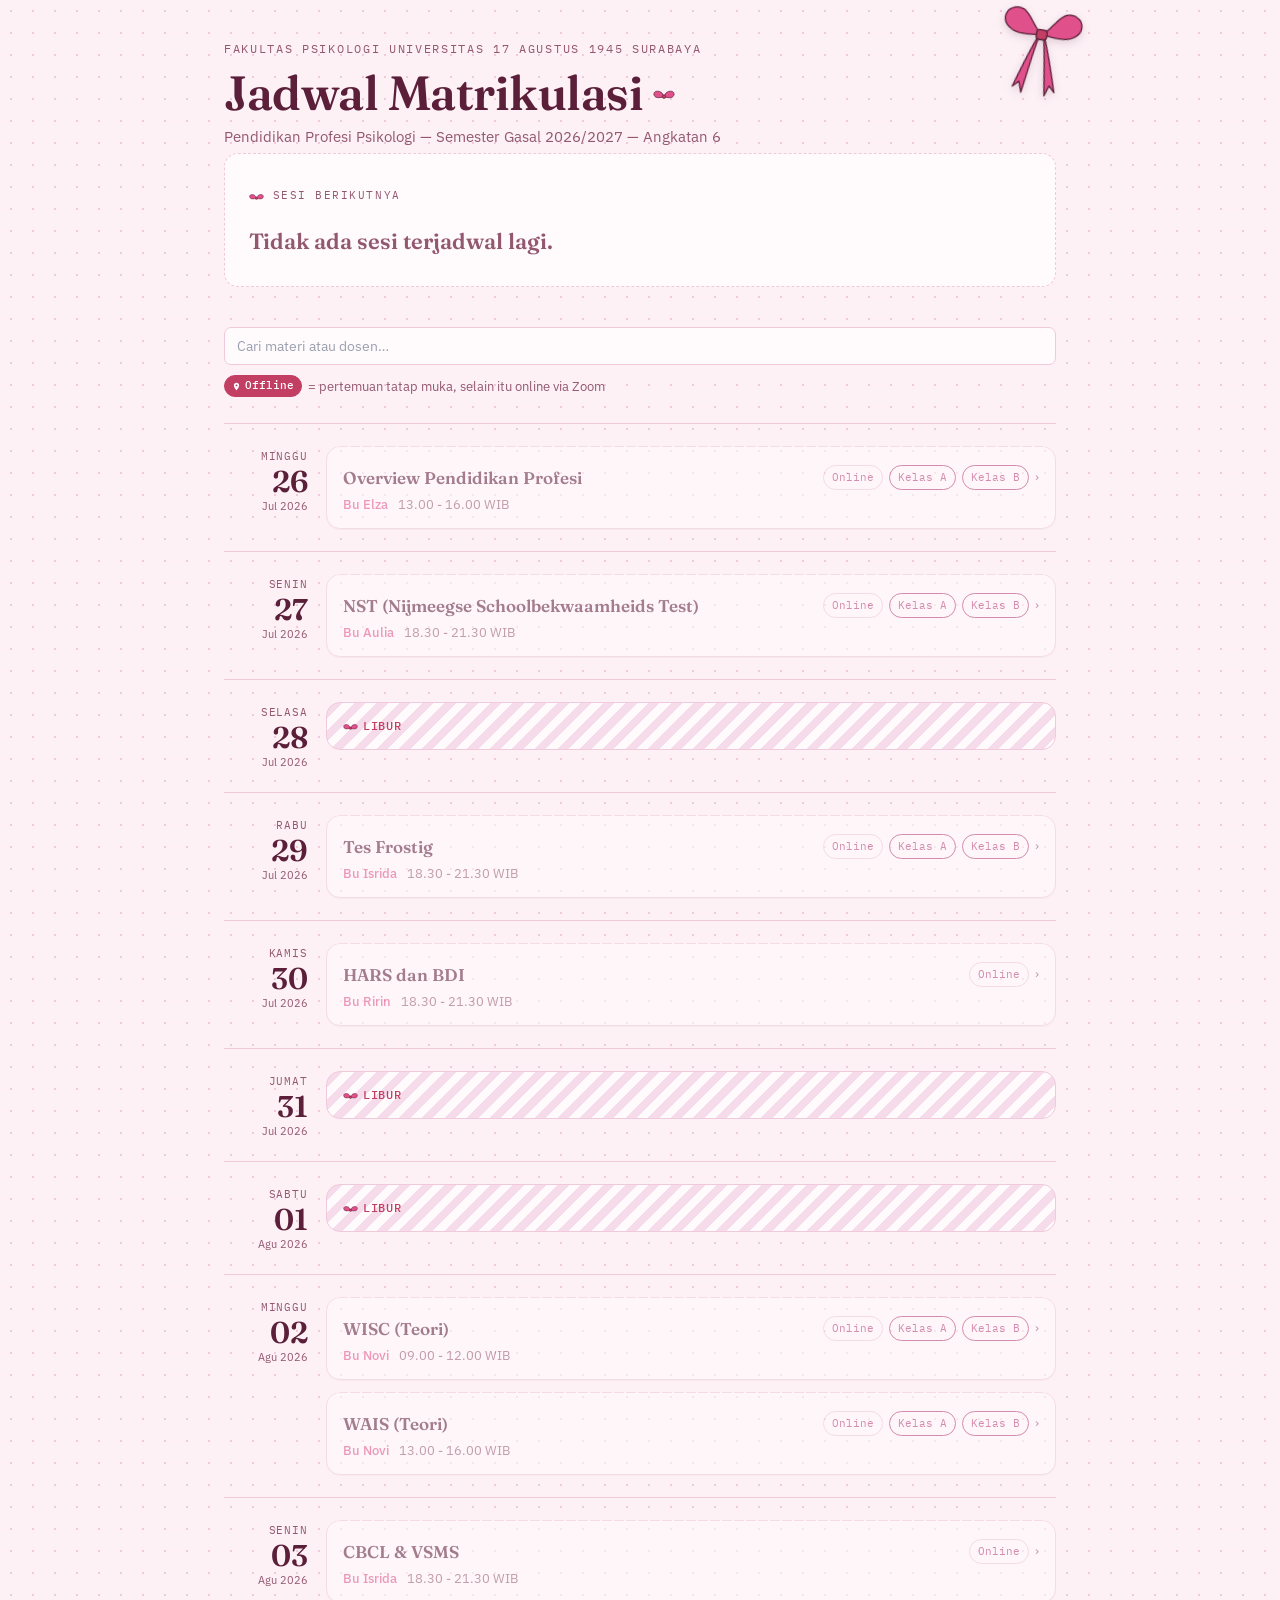
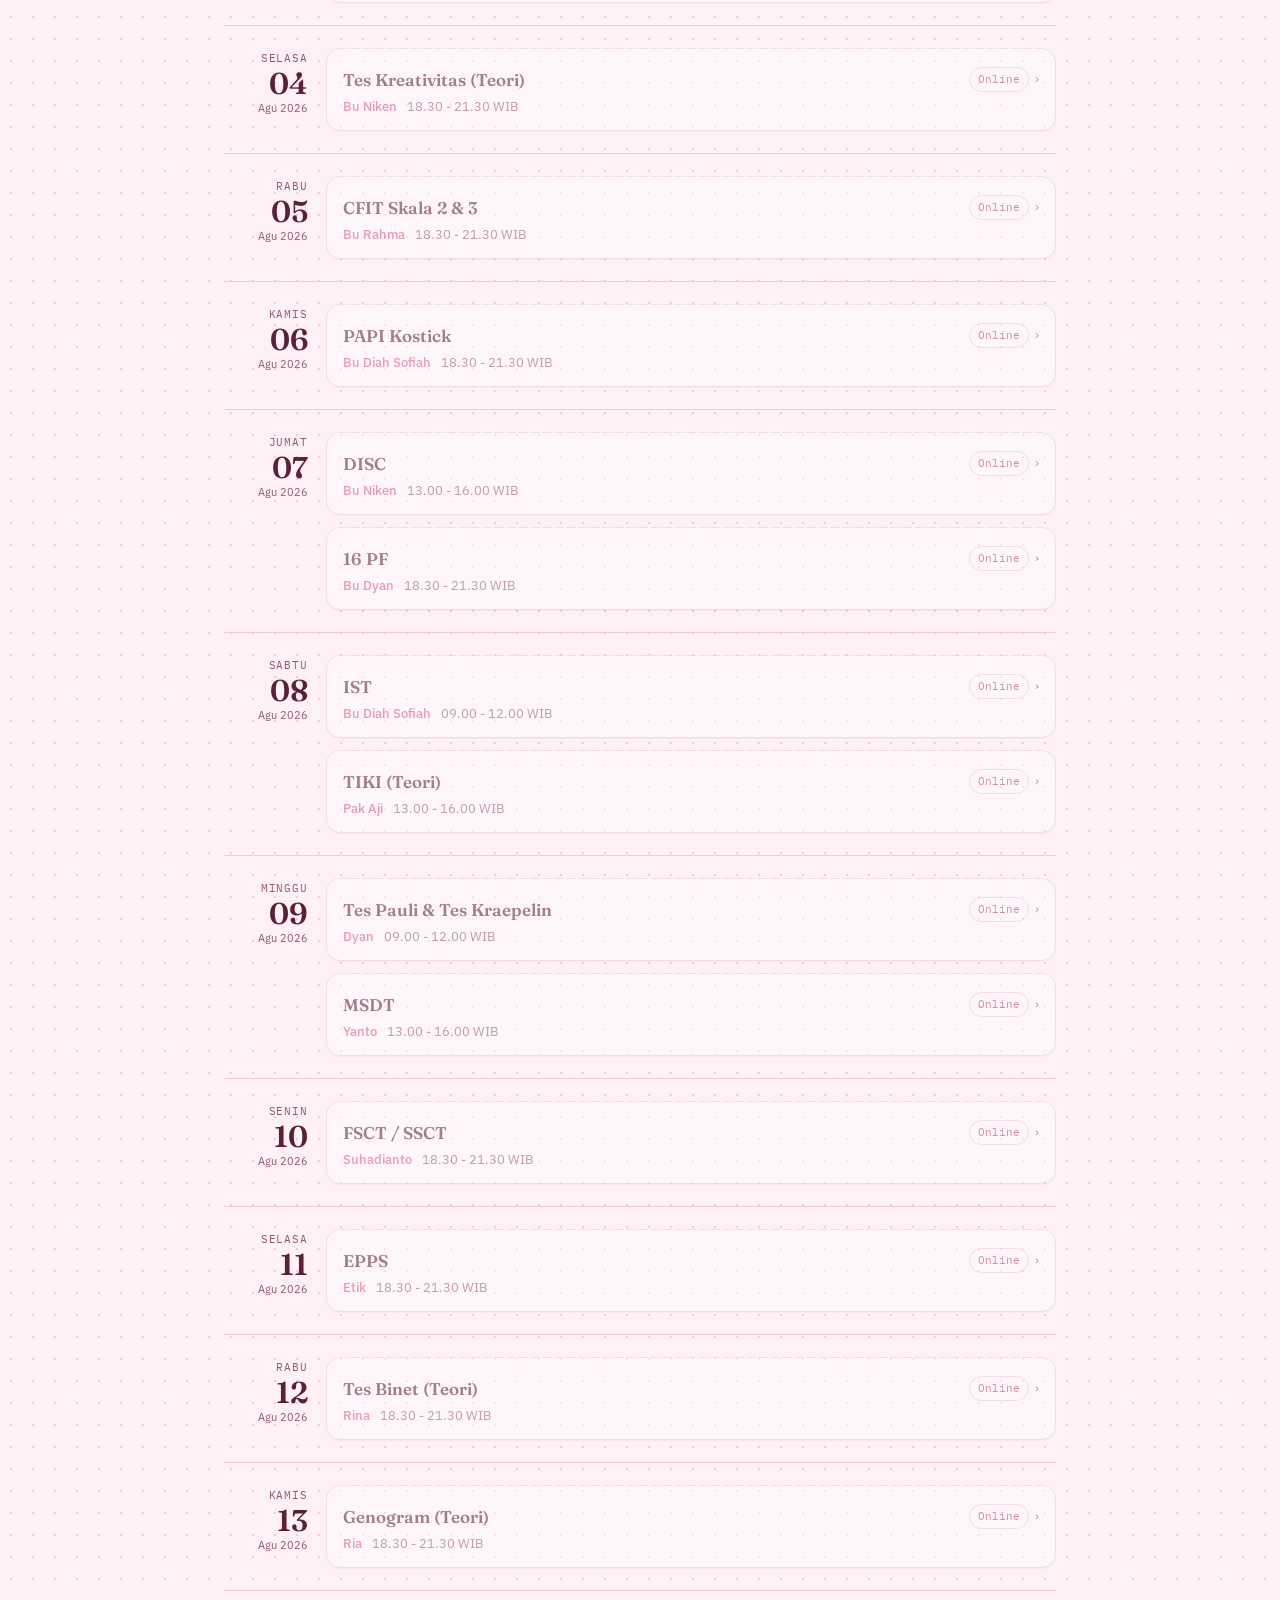
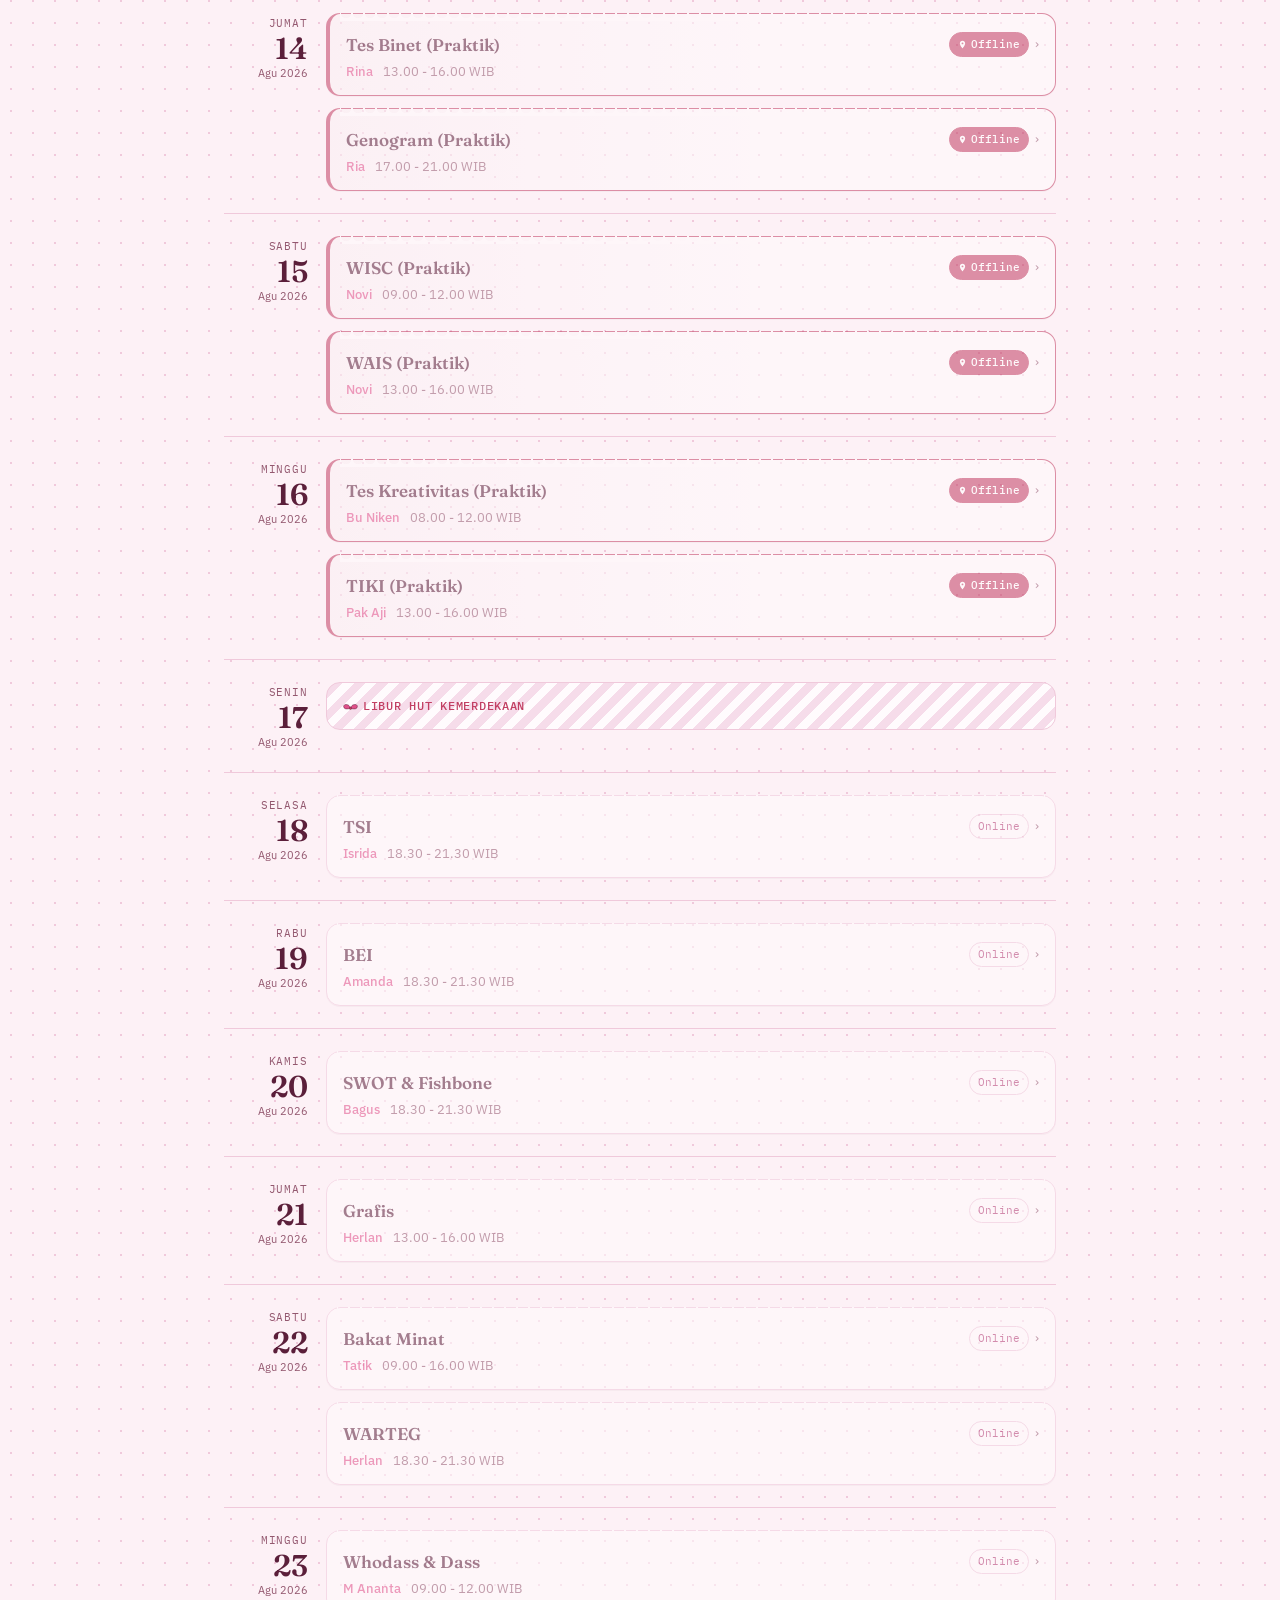
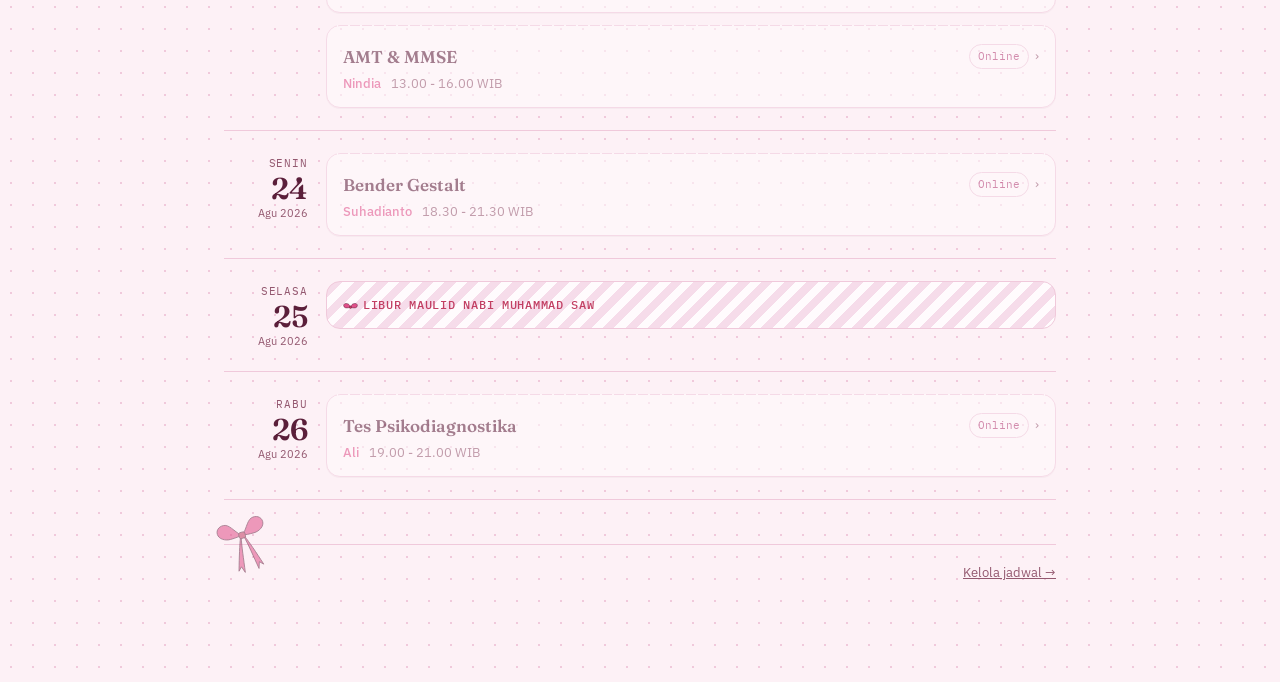
==== commit fb717e82: "Update index.html" ====
--- a/index.html
+++ b/index.html
@@ -4,6 +4,9 @@
 <meta charset="UTF-8">
 <meta name="viewport" content="width=device-width, initial-scale=1.0">
 <title>Jadwal Matrikulasi — Profesi Psikologi</title>
+  <link rel="icon" type="image/x-icon" href="favicon.ico">
+<link rel="icon" type="image/png" sizes="48x48" href="logo_untag.ico">
+<link rel="apple-touch-icon" href="logo_untag.ico">
 <link rel="stylesheet" href="style.css">
 </head>
 <body>
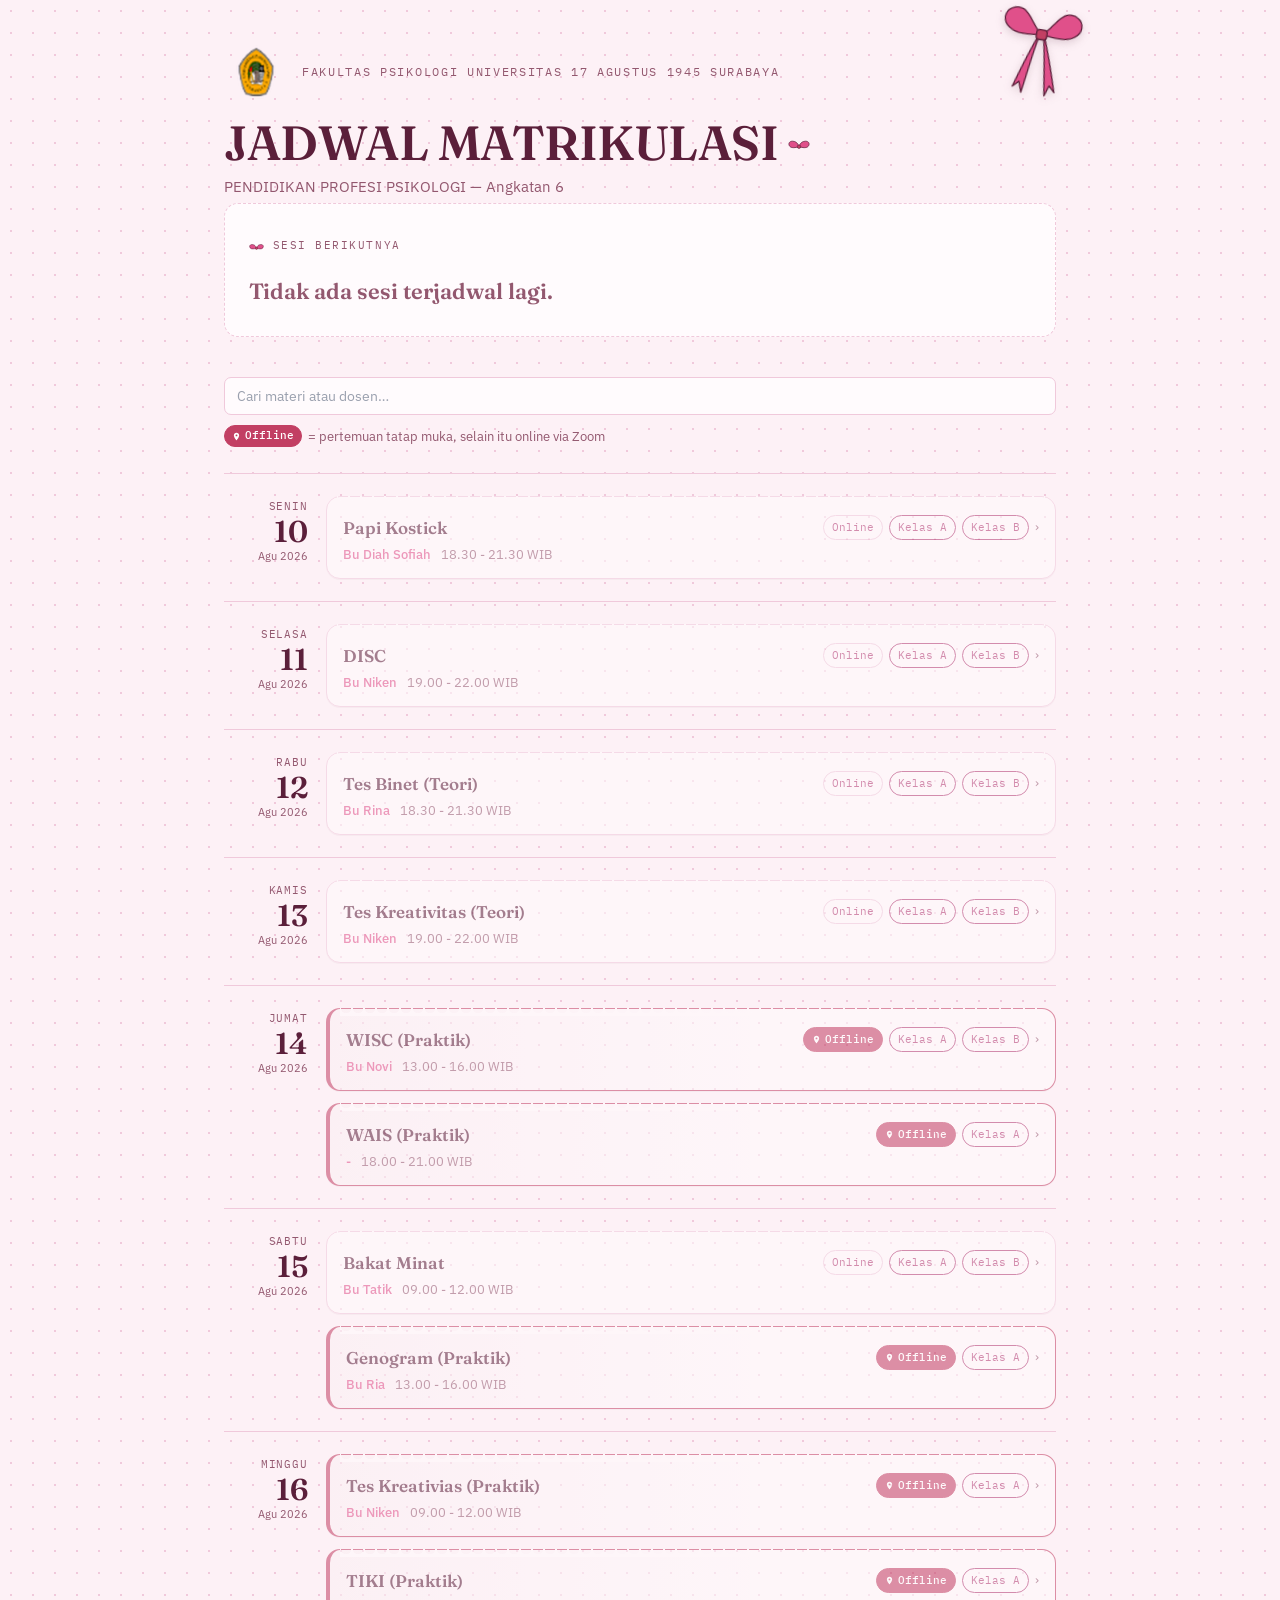
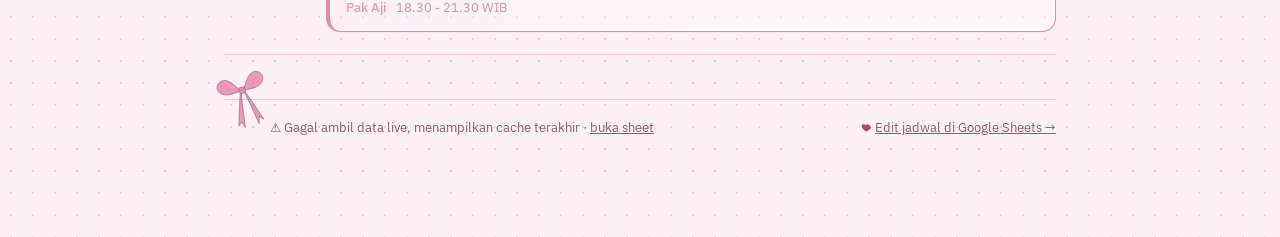
==== commit eca7ce00: "Add files via upload" ====
--- a/index.html
+++ b/index.html
@@ -4,9 +4,9 @@
 <meta charset="UTF-8">
 <meta name="viewport" content="width=device-width, initial-scale=1.0">
 <title>Jadwal Matrikulasi — Profesi Psikologi</title>
-  <link rel="icon" type="image/x-icon" href="favicon.ico">
-<link rel="icon" type="image/png" sizes="48x48" href="logo_untag.ico">
-<link rel="apple-touch-icon" href="logo_untag.ico">
+<link rel="icon" type="image/x-icon" href="favicon.ico">
+<link rel="icon" type="image/png" sizes="160x160" href="logo_untag.png">
+<link rel="apple-touch-icon" href="logo_untag.png">
 <link rel="stylesheet" href="style.css">
 </head>
 <body>
@@ -21,7 +21,10 @@
     <rect x="61" y="47" width="18" height="17" rx="5" fill="var(--rose)" stroke="var(--ink)" stroke-width="2.2"/>
   </svg>
 
-  <p class="eyebrow" id="eyebrow">Fakultas Psikologi · Untag Surabaya</p>
+  <div class="brand-row">
+    <img src="logo_untag.png" alt="Logo Untag Surabaya" class="site-logo">
+    <p class="eyebrow" id="eyebrow">Fakultas Psikologi · Untag Surabaya</p>
+  </div>
   <div class="title-row">
     <h1 class="title" id="title">Jadwal Matrikulasi</h1>
     <svg class="bow-icon" viewBox="0 0 40 28" aria-hidden="true">
@@ -53,7 +56,7 @@
       <rect x="61" y="47" width="18" height="17" rx="5" fill="var(--rose)" stroke="var(--ink)" stroke-width="2.2"/>
     </svg>
     <span id="updated" style="margin-left: 46px;"></span>
-    <a href="admin.html">Kelola jadwal →</a>
+    <a href="https://docs.google.com/spreadsheets/d/1Hq7eqmqmB6APv2zGQknvdbuZW7jbj9oL/edit?gid=1868004957" target="_blank" rel="noopener"><svg style="width:11px;height:11px;vertical-align:-1px;margin-right:3px;" viewBox="0 0 24 24" fill="var(--rose)" aria-hidden="true"><path d="M12 21s-7.5-4.6-10-9.1C.6 8.7 2 5 5.6 5c2 0 3.4 1.1 4.4 2.6C11 6.1 12.4 5 14.4 5 18 5 19.4 8.7 22 11.9 19.5 16.4 12 21 12 21z"/></svg>Edit jadwal di Google Sheets →</a>
   </div>
 
 </div>
--- a/style.css
+++ b/style.css
@@ -100,7 +100,26 @@
   letter-spacing: 0.14em;
   text-transform: uppercase;
   color: var(--ink-soft);
-  margin: 0 0 10px;
+  margin: 0;
+}
+
+.brand-row {
+  display: flex;
+  align-items: center;
+  gap: 14px;
+  margin: 0 0 14px;
+}
+
+.site-logo {
+  width: 64px;
+  height: 64px;
+  object-fit: contain;
+  border-radius: 12px;
+  flex-shrink: 0;
+}
+
+@media (max-width: 520px) {
+  .site-logo { width: 48px; height: 48px; }
 }
 
 h1.title {
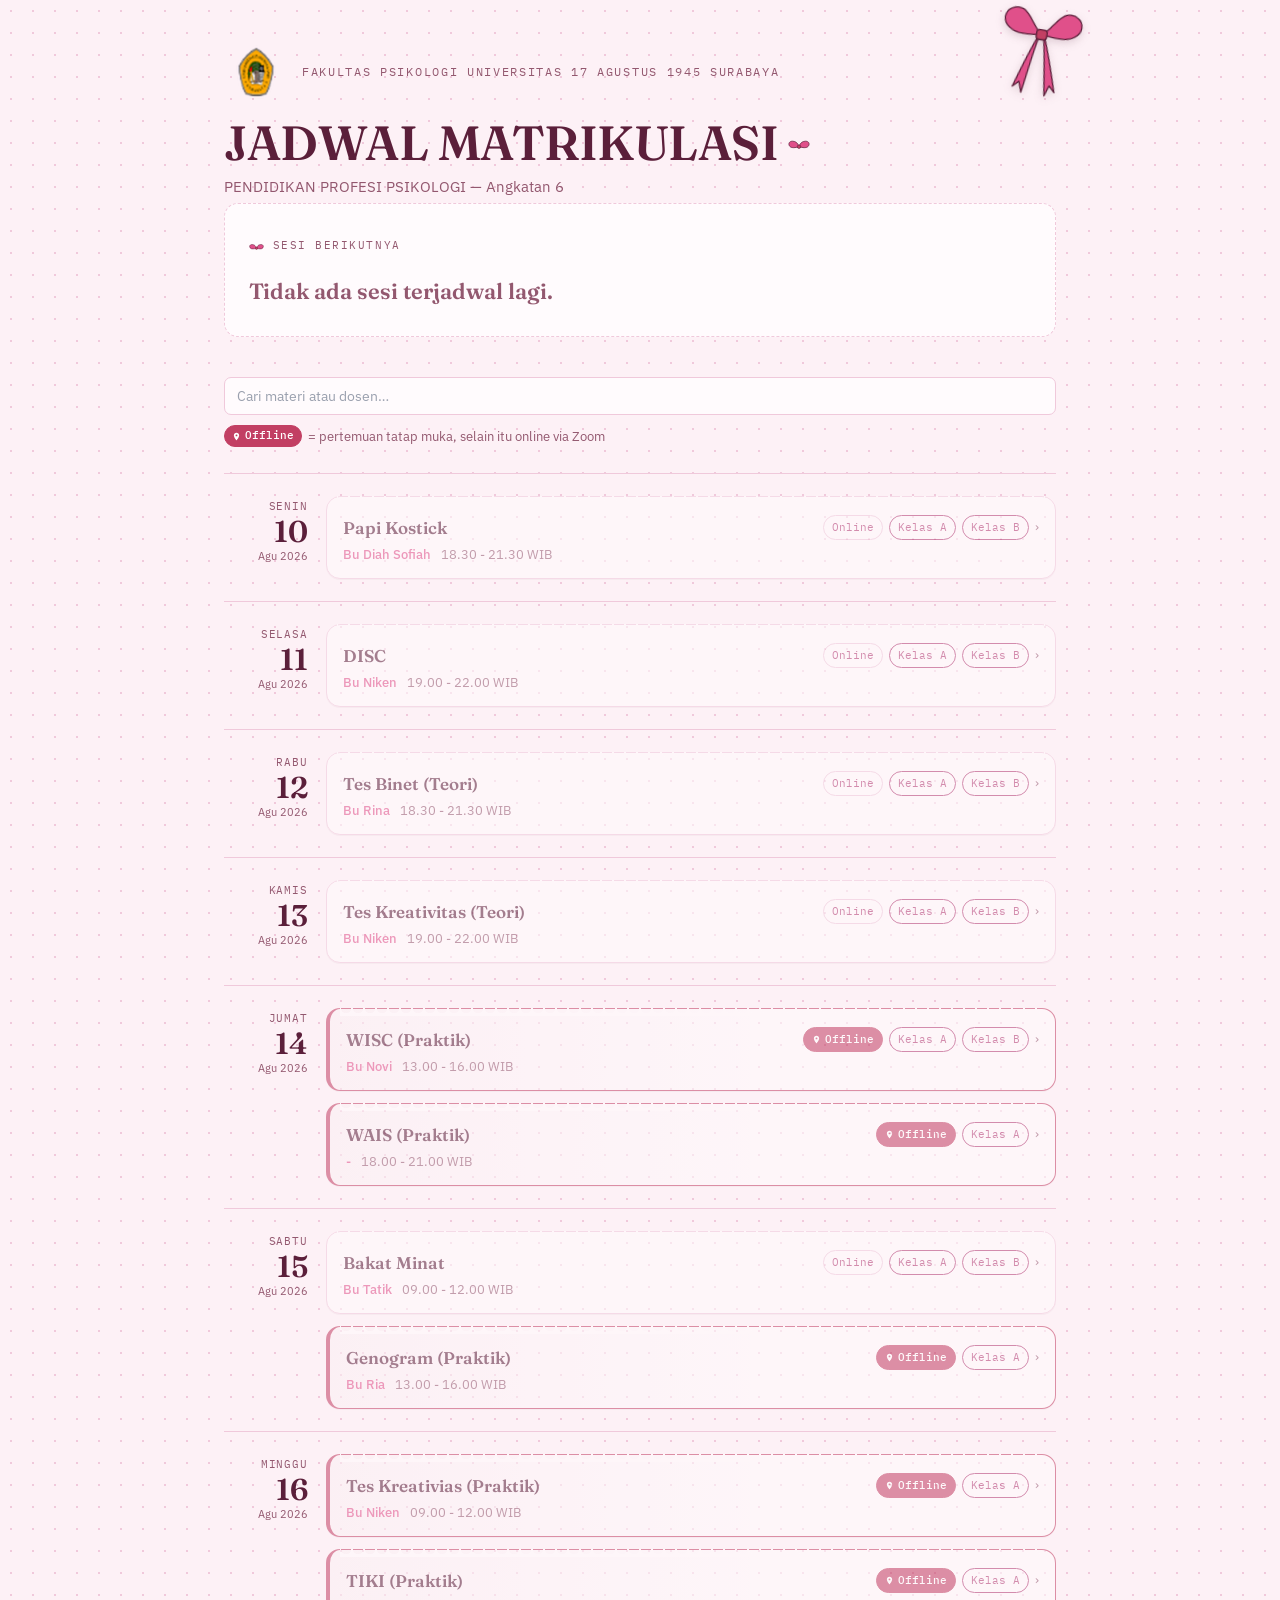
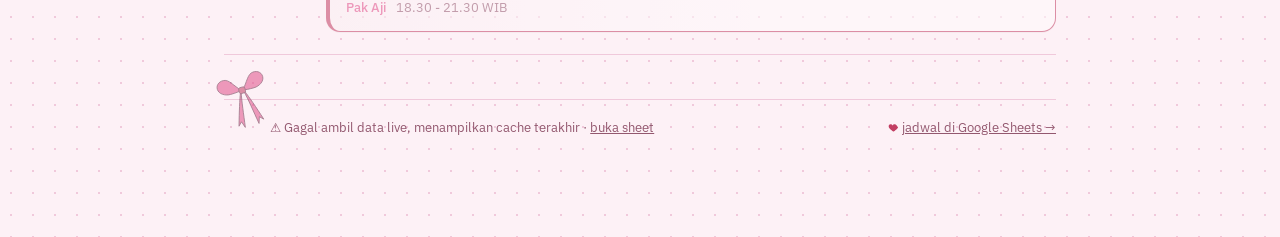
==== commit f340ae2e: "Update index.html" ====
--- a/index.html
+++ b/index.html
@@ -56,7 +56,7 @@
       <rect x="61" y="47" width="18" height="17" rx="5" fill="var(--rose)" stroke="var(--ink)" stroke-width="2.2"/>
     </svg>
     <span id="updated" style="margin-left: 46px;"></span>
-    <a href="https://docs.google.com/spreadsheets/d/1Hq7eqmqmB6APv2zGQknvdbuZW7jbj9oL/edit?gid=1868004957" target="_blank" rel="noopener"><svg style="width:11px;height:11px;vertical-align:-1px;margin-right:3px;" viewBox="0 0 24 24" fill="var(--rose)" aria-hidden="true"><path d="M12 21s-7.5-4.6-10-9.1C.6 8.7 2 5 5.6 5c2 0 3.4 1.1 4.4 2.6C11 6.1 12.4 5 14.4 5 18 5 19.4 8.7 22 11.9 19.5 16.4 12 21 12 21z"/></svg>Edit jadwal di Google Sheets →</a>
+    <a href="https://docs.google.com/spreadsheets/d/1Hq7eqmqmB6APv2zGQknvdbuZW7jbj9oL/edit?gid=1868004957" target="_blank" rel="noopener"><svg style="width:11px;height:11px;vertical-align:-1px;margin-right:3px;" viewBox="0 0 24 24" fill="var(--rose)" aria-hidden="true"><path d="M12 21s-7.5-4.6-10-9.1C.6 8.7 2 5 5.6 5c2 0 3.4 1.1 4.4 2.6C11 6.1 12.4 5 14.4 5 18 5 19.4 8.7 22 11.9 19.5 16.4 12 21 12 21z"/></svg>jadwal di Google Sheets →</a>
   </div>
 
 </div>
